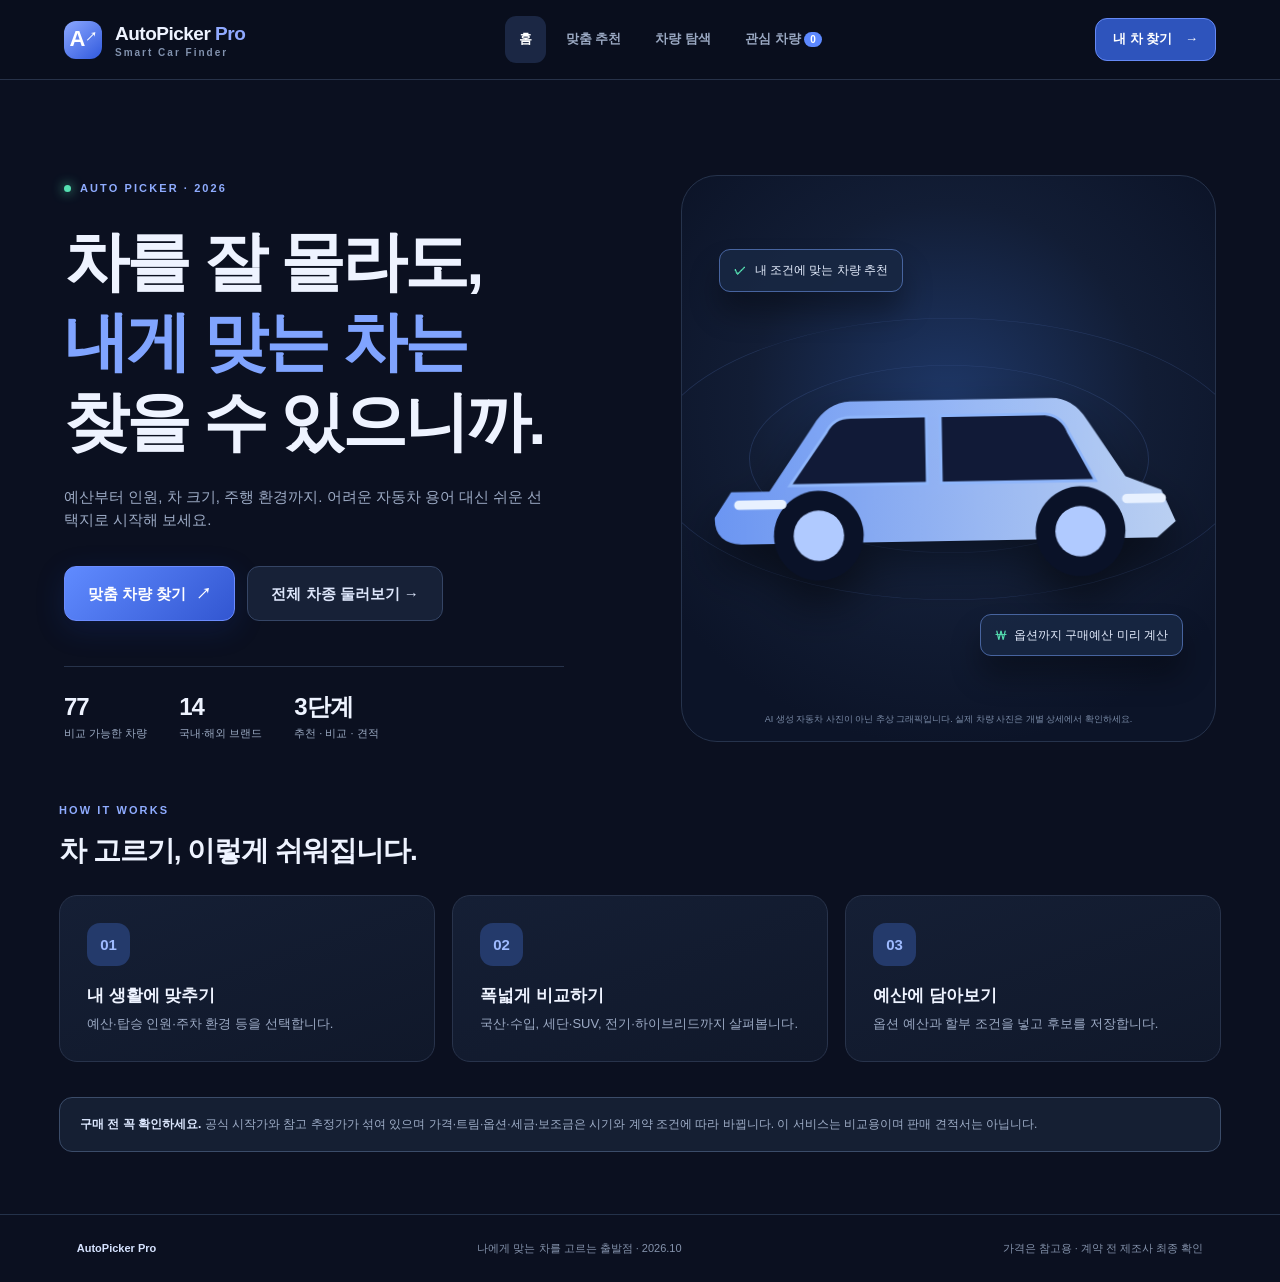
==== index.html @ 7f6500d8 "Add files via upload" ====
<!doctype html>
<html lang="ko">
<head>
<meta charset="utf-8"><meta name="viewport" content="width=device-width,initial-scale=1,viewport-fit=cover">
<meta name="theme-color" content="#0b1020"><meta name="description" content="국산차와 수입차를 한눈에. 선택형 추천·차종 검색·옵션 예산·구매비용 비교를 한 곳에서.">
<title>AutoPicker Pro | 내 차 찾기</title>
<link rel="stylesheet" href="styles.css">
</head>
<body>
<div class="shell">
<header class="topbar">
 <a href="#" class="brand" id="brandLink" aria-label="AutoPicker Pro 홈"><span class="brandicon">A<span>↗</span></span><span>AutoPicker <b>Pro</b><small>Smart Car Finder</small></span></a>
 <nav class="topnav" aria-label="메뉴">
  <button class="navbtn active" data-view="home">홈</button><button class="navbtn" data-view="wizard">맞춤 추천</button><button class="navbtn" data-view="browse">차량 탐색</button><button class="navbtn" data-view="shortlist">관심 차량 <span class="count" id="favCounter">0</span></button>
 </nav>
 <button class="topcta" data-view="wizard">내 차 찾기 <span>→</span></button>
</header>
<main>
<section id="homeView" class="view" aria-label="서비스 소개">
 <div class="hero">
  <div class="hero-copy"><span class="eyebrow"><span class="dot"></span> AUTO PICKER · 2026</span><h1>차를 잘 몰라도,<br><em>내게 맞는 차는</em><br>찾을 수 있으니까.</h1><p>예산부터 인원, 차 크기, 주행 환경까지. 어려운 자동차 용어 대신 쉬운 선택지로 시작해 보세요.</p>
   <div class="hero-actions"><button class="primary big" data-view="wizard">맞춤 차량 찾기 <span>↗</span></button><button class="secondary big" data-view="browse">전체 차종 둘러보기 →</button></div>
   <div class="hero-stats"><div><strong id="totalCars">—</strong><span>비교 가능한 차량</span></div><div><strong id="totalBrands">—</strong><span>국내·해외 브랜드</span></div><div><strong>3단계</strong><span>추천 · 비교 · 견적</span></div></div>
  </div>
  <div class="hero-side"><div class="orbit o1"></div><div class="orbit o2"></div><div class="hero-car-shape" aria-hidden="true"><svg viewBox="0 0 570 280" width="100%"><defs><linearGradient id="shade" x1="0" x2="1"><stop stop-color="#719eff"/><stop offset="1" stop-color="#c5dcff"/></linearGradient></defs><path d="M52 175h41l48-70q15-24 40-25h215q23 0 38 24l40 61 38 15 15 34-20 17H62q-29-2-28-29z" fill="url(#shade)" opacity=".94"/><path d="M155 112q8-15 26-15h81v72H115zM277 97h112q18 2 25 20l28 52H277z" fill="#111a37" stroke="#8fb6fb" stroke-width="3"/><ellipse cx="145" cy="223" rx="48" ry="48" fill="#0a1228"/><ellipse cx="425" cy="223" rx="48" ry="48" fill="#0a1228"/><ellipse cx="145" cy="223" rx="27" ry="27" fill="#b0caff"/><ellipse cx="425" cy="223" rx="27" ry="27" fill="#b0caff"/><path d="M60 189h46M475 189h37" stroke="#e8f1ff" stroke-width="10" stroke-linecap="round"/></svg></div>
   <div class="float-note note-top"><span>✓</span> 내 조건에 맞는 차량 추천</div><div class="float-note note-bottom"><span>₩</span> 옵션까지 구매예산 미리 계산</div>
   <p class="hero-visual-caption">AI 생성 자동차 사진이 아닌 추상 그래픽입니다. 실제 차량 사진은 개별 상세에서 확인하세요.</p></div>
 </div>
 <div class="quickheading"><div><span class="eyebrow">HOW IT WORKS</span><h2>차 고르기, 이렇게 쉬워집니다.</h2></div></div>
 <div class="stepsgrid"><article><div class="stepicon">01</div><h3>내 생활에 맞추기</h3><p>예산·탑승 인원·주차 환경 등을 선택합니다.</p></article><article><div class="stepicon">02</div><h3>폭넓게 비교하기</h3><p>국산·수입, 세단·SUV, 전기·하이브리드까지 살펴봅니다.</p></article><article><div class="stepicon">03</div><h3>예산에 담아보기</h3><p>옵션 예산과 할부 조건을 넣고 후보를 저장합니다.</p></article></div>
 <div class="notice"><strong>구매 전 꼭 확인하세요.</strong> 공식 시작가와 참고 추정가가 섞여 있으며 가격·트림·옵션·세금·보조금은 시기와 계약 조건에 따라 바뀝니다. 이 서비스는 비교용이며 판매 견적서는 아닙니다.</div>
</section>
<section id="wizardView" class="view hidden" aria-label="맞춤 차량 추천 설문"><div class="sectionwrap narrow"><div class="sectionhead"><span class="eyebrow">PERSONALIZED CAR FINDER</span><h1>나에게 맞는 차 찾기</h1><p>한 번에 하나씩 선택하세요. 모르는 항목은 '상관없음'을 고르면 됩니다.</p></div><div class="wizard-progress"><div class="progress-head"><span id="stepLabel">STEP 01</span><span id="progressLabel">1 / 9</span></div><div class="progress-track"><div id="progressFill"></div></div></div><div id="wizardCard" class="wizard-card"></div><div class="wizard-footer"><button id="prevStep" class="secondary">← 이전</button><button id="nextStep" class="primary">다음 →</button></div></div></section>
<section id="browseView" class="view hidden"><div class="sectionwrap"><div class="sectionhead"><span class="eyebrow" id="browseEyebrow">EXPLORE THE MARKET</span><h1 id="browseTitle">전체 차량 탐색</h1><p id="browseDesc">브랜드·예산·차종을 직접 선택해 차량을 비교하세요.</p></div>
<div id="criteriaSummary" class="criteria-summary hidden"></div><div class="toolbar"><label class="searchwrap"><span>⌕</span><input id="search" type="search" placeholder="예: 쏘렌토, BMW, 전기 SUV" aria-label="차량 검색"></label><label>브랜드<select id="brandFilter"><option value="any">전체 브랜드</option></select></label><label>구분<select id="originFilter"><option value="any">국산 + 수입</option><option value="국산">국산</option><option value="수입">수입</option></select></label><label>차체<select id="bodyFilter"><option value="any">전체 차체</option><option>경차</option><option>세단</option><option>SUV</option><option>MPV</option></select></label><label>동력<select id="powerFilter"><option value="any">전체 동력</option><option value="GAS">가솔린</option><option value="HEV">하이브리드</option><option value="EV">전기차</option></select></label><label>차 크기<select id="sizeFilter"><option value="0">전체 크기</option><option value="1">경형</option><option value="2">소형급</option><option value="3">중형급</option><option value="4">대형급</option></select></label><label>기본가 상한<select id="priceFilter"><option value="0">가격 제한 없음</option><option value="2000">2,000만 원</option><option value="3000">3,000만 원</option><option value="4000">4,000만 원</option><option value="5000">5,000만 원</option><option value="7000">7,000만 원</option><option value="10000">1억 원</option><option value="15000">1억 5천만 원</option></select></label></div>
<div class="result-toolbar"><span id="resultCount">차량 불러오는 중</span><label>정렬 <select id="sortSelect"><option value="recommended">추천 순</option><option value="priceAsc">낮은 가격 순</option><option value="priceDesc">높은 가격 순</option><option value="name">이름 순</option></select></label></div><div class="vehicle-grid" id="carGrid"></div><div class="center"><button id="moreBtn" class="secondary hidden">더 보기 ↓</button></div><div class="notice slim">가격은 기본 트림·대표 사양 기준입니다. 연식·친환경차 세제혜택·수입 시점에 따라 상이합니다. <b>‘참고 추정’ 표시는 공식 최신 가격이 검증되지 않은 차종</b>입니다.</div></div></section>
<section id="shortlistView" class="view hidden"><div class="sectionwrap"><div class="sectionhead"><span class="eyebrow">YOUR SHORTLIST</span><h1>내 최종 후보</h1><p>마음에 드는 차량과 계산한 예산을 저장하고 최대 4대를 나란히 비교하세요.</p></div><div class="compare-actions"><button id="compareBtn" class="primary">선택한 차량 비교하기</button><button id="exportBtn" class="secondary">저장 목록 내보내기 ↗</button><button id="clearBtn" class="ghost">목록 비우기</button></div><div class="vehicle-grid" id="shortlistGrid"></div><div id="compareOutput"></div></div></section>
</main>
<footer><span class="footerlogo">AutoPicker Pro</span> <span>나에게 맞는 차를 고르는 출발점 · 2026.10</span><span>가격은 참고용 · 계약 전 제조사 최종 확인</span></footer>
</div>
<div id="modal" class="modal hidden" role="dialog" aria-modal="true" aria-label="차량 상세와 구매 예산" tabindex="-1"><div class="modal-overlay" data-close="modal"></div><div class="modal-panel"><button id="modalClose" class="modal-close" aria-label="닫기">✕</button><div id="modalContent"></div></div></div>
<div id="toast" role="status" aria-live="polite" class="toast hidden"></div>
<script src="data.js"></script><script src="core.js"></script><script src="app.js"></script>
</body></html>
---- styles.css ----
:root{color-scheme:dark;--bg:#0b1020;--panel:#11192b;--panel2:#161f35;--line:#28334b;--text:#eef3ff;--muted:#9caac4;--blue:#5d89ff;--blue2:#2c57d4;--mint:#55dfb1;--radius:18px}*{box-sizing:border-box}html{scroll-behavior:smooth}body{margin:0;background:var(--bg);color:var(--text);font-family:Pretendard,"Noto Sans KR",-apple-system,BlinkMacSystemFont,"Segoe UI",sans-serif;font-size:15px;line-height:1.55}button,input,select{font:inherit}button{cursor:pointer}a{color:inherit;text-decoration:none}button:focus-visible,a:focus-visible,input:focus-visible,select:focus-visible{outline:3px solid #9fbaff;outline-offset:3px}.hidden{display:none!important}.shell{min-height:100vh;display:flex;flex-direction:column}.topbar{z-index:30;position:sticky;top:0;display:flex;justify-content:space-between;align-items:center;padding:0 clamp(18px,5vw,76px);height:80px;background:rgba(9,15,29,.9);backdrop-filter:blur(15px);border-bottom:1px solid #273249;gap:20px}.brand{display:flex;gap:13px;align-items:center;font-weight:800;font-size:19px;letter-spacing:-.5px;flex-shrink:0}.brand b{color:#90a9ff}.brand small{display:block;color:#8292ae;font-size:10px;letter-spacing:2px;font-weight:700;margin-top:-3px}.brandicon{background:linear-gradient(140deg,#8ca8ff,#3059dd);width:38px;height:38px;border-radius:12px;display:flex;align-items:center;justify-content:center;font-size:22px;color:white}.brandicon span{font-size:12px;align-self:flex-start;margin-top:7px}.topnav{display:flex;align-items:center;gap:6px}.navbtn{border:0;background:transparent;color:#9ba9c3;font-size:13px;font-weight:650;padding:13px 14px;border-radius:11px;white-space:nowrap}.navbtn:hover,.navbtn.active{background:#1b2744;color:#fff}.count{background:var(--blue);padding:2px 6px;border-radius:12px;font-size:10px;color:white}.topcta{border:1px solid #6589f5;background:#2e54bc;color:#fff;padding:10px 17px;border-radius:12px;font-weight:700;white-space:nowrap;font-size:13px}.topcta span{margin-left:9px}.view{width:100%}main{width:100%;flex:1}.hero{min-height:565px;display:grid;grid-template-columns:1.05fr .95fr;gap:26px;max-width:1360px;margin:0 auto;padding:95px clamp(20px,5vw,76px) 55px}.hero-copy{position:relative;z-index:1}.eyebrow{display:inline-flex;align-items:center;gap:9px;letter-spacing:2.1px;color:#8facff;font-size:11px;font-weight:800}.dot{width:7px;height:7px;background:var(--mint);border-radius:50%;box-shadow:0 0 12px #55dfb1}.hero h1{font-size:clamp(38px,5.1vw,68px);letter-spacing:-3px;line-height:1.22;margin:24px 0}.hero h1 em{font-style:normal;color:#80a4ff}.hero-copy>p{color:var(--muted);font-size:15px;max-width:490px}.hero-actions{display:flex;gap:12px;flex-wrap:wrap;margin:34px 0}.primary,.secondary,.ghost{border-radius:12px;padding:11px 18px;font-size:13px;font-weight:750;min-height:42px;display:inline-flex;align-items:center;justify-content:center;gap:10px}.primary{background:linear-gradient(135deg,#608bff,#3256d1);color:#fff;border:1px solid #6b8cff;box-shadow:0 8px 30px #1c45b62f}.primary:hover{filter:brightness(1.1)}.secondary{border:1px solid #354565;color:#dce5fa;background:#172137}.secondary:hover{background:#253351}.ghost{border:1px solid transparent;color:#a5b2ca;background:transparent}.ghost:hover{background:#1a233a}.big{font-size:15px;min-height:54px;padding:15px 23px}.hero-stats{display:flex;gap:32px;margin-top:45px;border-top:1px solid #27334b;padding-top:21px;max-width:500px}.hero-stats div{display:flex;flex-direction:column}.hero-stats strong{font-size:24px;letter-spacing:-1px}.hero-stats span{font-size:11px;color:#9baaC2}.hero-side{position:relative;display:flex;align-items:center;justify-content:center;min-height:400px;border:1px solid #26334c;border-radius:36px;background:radial-gradient(circle at 50% 40%,#1e3767 0,#121d35 46%,#0c1428 80%);overflow:hidden}.hero-car-shape{position:relative;z-index:1;width:105%;filter:drop-shadow(0px 24px 22px rgba(0,0,0,.5));transform:rotate(-1deg)}.orbit{position:absolute;border:1px solid #46619c53;border-radius:50%;width:400px;height:400px;transform:scaleY(.47) rotate(-18deg)}.o2{width:600px;height:600px}.float-note{position:absolute;z-index:2;background:#182742e8;border:1px solid #47649f;border-radius:11px;padding:11px 14px;font-size:12px;color:#e7efff;box-shadow:0 20px 30px #0005}.float-note span{color:var(--mint);margin-right:5px;font-weight:800}.note-top{top:13%;left:7%}.note-bottom{bottom:15%;right:6%}.hero-visual-caption{position:absolute;bottom:5px;left:14px;right:14px;color:#7a8ba7;font-size:9px;text-align:center}.quickheading,.stepsgrid{max-width:1210px;margin:0 auto;padding:0 24px}.quickheading h2{font-size:28px;margin:9px 0 22px;letter-spacing:-1px}.stepsgrid{display:grid;grid-template-columns:repeat(3,1fr);gap:17px}.stepsgrid article{padding:27px;border:1px solid var(--line);border-radius:18px;background:linear-gradient(160deg,#151f35,#10182a)}.stepicon{width:43px;height:43px;border-radius:13px;background:#243a6b;color:#9ebaff;display:flex;align-items:center;justify-content:center;font-weight:900}.stepsgrid h3{margin:17px 0 5px;font-size:17px}.stepsgrid p{color:var(--muted);font-size:13px;margin:0}.notice{border:1px solid #3b4c69;background:#151f33;color:#9faec8;font-size:12px;padding:17px 20px;border-radius:13px;max-width:1162px;margin:35px auto 62px}.notice strong{color:#dce7fe}.notice.slim{margin-top:28px;margin-bottom:35px}.sectionwrap{max-width:1280px;margin:0 auto;padding:48px 22px 60px}.sectionwrap.narrow{max-width:760px}.sectionhead{margin-bottom:25px}.sectionhead h1{font-size:clamp(25px,3vw,36px);line-height:1.3;letter-spacing:-1.5px;margin:10px 0}.sectionhead p{color:var(--muted);font-size:13px;margin:0}.wizard-progress{margin:26px 0 20px}.progress-head{display:flex;justify-content:space-between;font-size:11px;color:#9fbbff;font-weight:800;letter-spacing:1.2px}.progress-track{height:7px;margin-top:9px;border-radius:15px;background:#1c2945;overflow:hidden}.progress-track>div{height:100%;width:11%;background:linear-gradient(90deg,#5584ff,#5ae2c1);transition:width .2s}.wizard-card{background:linear-gradient(145deg,#17223b,#10192d);border:1px solid #31405d;padding:clamp(23px,4vw,42px);border-radius:22px;min-height:340px;box-shadow:0 20px 60px #0003}.wizard-card h2{font-size:clamp(21px,3vw,30px);line-height:1.35;letter-spacing:-1px;margin:12px 0 8px}.wizard-card>p{color:var(--muted);font-size:13px;margin:0 0 30px}.optionsGrid{display:grid;grid-template-columns:repeat(2,1fr);gap:10px}.choice{border:1px solid #354768;border-radius:13px;background:#101a2e;min-height:68px;text-align:left;padding:16px 17px;display:flex;flex-direction:column;align-items:flex-start;justify-content:center;color:#e6eeff}.choice b{font-size:14px}.choice span{font-size:11px;color:#9aaaC3;margin-top:4px}.choice.selected{border:1px solid #7c9dff;background:#263e71;box-shadow:inset 0 0 0 1px #5c86f7}.choice.selected b:before{content:'✓ ';color:#83ffc9}.wizard-footer{display:flex;justify-content:space-between;margin-top:17px}.wizard-footer button{min-width:110px}.rangeLabel{display:flex;justify-content:space-between;margin-bottom:10px;color:#c0d1f5;font-size:14px}.rangeVal{font-size:27px;color:#87aaff;font-weight:850}.rangeBox{border:1px solid #30415e;border-radius:15px;padding:23px;background:#111c31}.rangeBox input[type=range]{width:100%;accent-color:#7198ff}.rangeBounds{display:flex;justify-content:space-between;color:var(--muted);font-size:11px;margin-top:10px}.stepHint{color:#8da5c9;margin-top:16px;font-size:12px}.toolbar{display:grid;grid-template-columns:2fr repeat(3,1fr);gap:10px;padding:18px;background:var(--panel);border:1px solid var(--line);border-radius:17px}.toolbar>label{font-size:10px;color:#9facbf;display:flex;flex-direction:column;gap:7px;min-width:0}.toolbar select,.toolbar input,.result-toolbar select,.formrow select,.formrow input{background:#0e1628;border:1px solid #33415d;color:#e9f0ff;border-radius:9px;min-height:40px;padding:9px 12px;max-width:100%;width:100%;font-size:13px;outline:none}.toolbar .searchwrap{grid-column:span 2;position:relative;justify-content:flex-end}.searchwrap span{position:absolute;left:14px;bottom:10px;font-size:22px;color:#879cc8}.searchwrap input{padding-left:42px}.result-toolbar{display:flex;justify-content:space-between;align-items:center;gap:14px;margin:23px 0 16px}.result-toolbar>span{color:#b7c9e8;font-size:13px}.result-toolbar label{display:flex;gap:8px;align-items:center;color:var(--muted);font-size:11px}.result-toolbar select{width:auto;min-width:135px}.vehicle-grid{display:grid;grid-template-columns:repeat(3,minmax(0,1fr));gap:16px}.car-card{background:#131d31;border:1px solid #2b3a55;overflow:hidden;border-radius:17px;display:flex;flex-direction:column;min-width:0;transition:transform .17s,border-color .17s}.car-card:hover{transform:translateY(-3px);border-color:#5477bc}.car-img{height:186px;position:relative;background:radial-gradient(circle at 55% 30%,#28426f,#111a30 67%);overflow:hidden;display:flex;align-items:center;justify-content:center}.car-img img{width:100%;height:100%;object-fit:cover;display:block}.car-img .fallback{display:none;position:absolute;inset:0;flex-direction:column;align-items:center;justify-content:center;gap:8px;background:radial-gradient(circle,#223759,#111a2c);color:#aabadd;text-align:center;padding:20px;font-size:12px}.car-img.no-image .fallback{display:flex}.car-img .fallback strong{font-size:20px;color:#a9c1ff}.car-img .img-label{position:absolute;top:12px;left:12px;font-size:10px;border:1px solid #ffffff2a;color:#fff;background:#111e31cc;border-radius:6px;padding:5px 8px;z-index:2}.img-credit{position:absolute;right:10px;bottom:8px;color:#d4e1ff;text-shadow:0 1px 4px black;font-size:10px;background:#10182baa;padding:3px 6px;border-radius:5px;z-index:2}.car-body{padding:18px;flex:1;display:flex;flex-direction:column;gap:11px}.car-topline{display:flex;justify-content:space-between;align-items:center;gap:9px;color:#9db5dc;font-size:11px;font-weight:650}.match{border-radius:8px;padding:4px 7px;background:#1f3a5a;color:#75e0bd;white-space:nowrap}.car-name{margin:0;font-size:20px;letter-spacing:-.5px;line-height:1.3}.car-brand{color:#9fabca;font-size:11px}.car-specs{display:flex;gap:7px;flex-wrap:wrap}.pill{border-radius:6px;padding:4px 7px;background:#202e48;color:#bfd0ed;font-size:10px}.car-price{display:flex;justify-content:space-between;align-items:end;margin-top:auto;gap:8px}.car-price strong{font-size:23px;letter-spacing:-1px}.car-price small{display:block;color:#98abc8;font-size:10px}.car-price .source-badge{font-size:10px;color:#8ddbbd}.car-price .source-badge.estimate{color:#e9c18a}.card-actions{display:grid;grid-template-columns:1fr auto;gap:8px;margin-top:4px}.card-actions button{min-height:40px}.fav-btn{border:1px solid #465574;background:#1b2b45;border-radius:10px;color:#adc2e2;font-size:20px;width:43px}.fav-btn.saved{color:#ff8faa;background:#4b2b47;border-color:#a74d75}.empty{border:1px dashed #435678;background:#141e32;border-radius:16px;padding:42px 18px;text-align:center;color:#b2c0d8;grid-column:1/-1}.center{text-align:center;margin-top:24px}.compare-actions{display:flex;gap:9px;flex-wrap:wrap;margin-bottom:18px}#compareOutput{overflow-x:auto;margin-top:24px}.comparetable{min-width:690px;width:100%;border-collapse:collapse;background:#151f35;border:1px solid #31445e;border-radius:16px;overflow:hidden;font-size:12px}.comparetable th,.comparetable td{padding:15px 13px;text-align:left;border-bottom:1px solid #334057;min-width:135px}.comparetable th{color:#9fafcd}.comparetable td{color:#e8f0ff}.comparetable tr:nth-child(even){background:#17243b}.modal{position:fixed;z-index:90;inset:0;display:flex;align-items:center;justify-content:center;padding:18px}.modal-overlay{position:absolute;inset:0;background:rgba(2,6,15,.83);backdrop-filter:blur(7px)}.modal-panel{position:relative;background:#121b2e;border:1px solid #3c4f70;border-radius:22px;width:min(100%,1040px);max-height:calc(100vh - 30px);overflow:auto;box-shadow:0 22px 70px #000b}.modal-close{position:sticky;float:right;z-index:4;top:15px;margin:15px 16px 0 0;border:1px solid #3d4e6c;color:#fff;background:#1b2943;width:35px;height:35px;border-radius:50%}.detail-heading{padding:34px 28px 0}.detail-heading h2{font-size:29px;margin:7px 0 3px;line-height:1.25}.detail-heading p{color:var(--muted);margin:0;font-size:13px}.detail-grid{display:grid;grid-template-columns:1fr 1fr;gap:20px;padding:18px 28px 30px}.detailPhoto{width:100%;height:210px;border-radius:15px;overflow:hidden;background:#0e1830;margin-bottom:14px}.detailPhoto .car-img{height:100%}.detail-info{background:#172239;border:1px solid #30405c;border-radius:13px;padding:17px;margin-bottom:12px}.detail-info h3,.sim h3{font-size:16px;margin:0 0 11px}.detail-info p{color:#c5d1e6;font-size:12px}.detail-info p:last-child{margin-bottom:0}.mini-row{display:flex;justify-content:space-between;gap:9px;font-size:12px;padding:7px 0;border-bottom:1px solid #34445c}.mini-row:last-child{border:0}.mini-row span{color:var(--muted)}.mini-row strong{text-align:right}.sim{background:#0e1729;border:1px solid #33435e;border-radius:15px;padding:19px}.sim .subcopy{font-size:11px;color:#91a3c2;margin:0 0 19px}.formrow{display:grid;grid-template-columns:1fr 1fr;gap:10px;margin-bottom:11px}.formrow label,.fullrow label{display:block;font-size:11px;color:#9fb2d0;margin-bottom:5px}.formrow input,.fullrow input{width:100%;font-size:13px}.fullrow{margin-bottom:13px}.realopt{display:flex;align-items:flex-start;gap:11px;border:1px solid #33425c;padding:10px;border-radius:9px;margin:7px 0;font-size:12px;color:#d4e0f4}.realopt input{accent-color:#7296f8;margin-top:3px}.realopt:has(input:disabled){opacity:.55}.realopt span{flex:1}.realopt small{color:#9bb1d4}.realopt-title{font-size:12px;margin:15px 0 6px;color:#b1c5e7;font-weight:700}.sumbox{padding:17px;background:#203359;border:1px solid #5478ba;border-radius:14px;margin-top:15px}.sumbox .total{font-size:28px;font-weight:900;color:#8eb2ff}.sumbox p{font-size:10px;color:#b5c8e7;line-height:1.6}.sumbox .cashmonthly{display:grid;grid-template-columns:1fr 1fr;gap:12px;border-top:1px solid #455c82;padding-top:11px}.sumbox .cashmonthly strong{display:block;font-size:18px;color:#77e3c1}.sumbox .cashmonthly span{color:#b1c5e7;font-size:11px}.detail-buttons{display:flex;flex-wrap:wrap;gap:8px;margin:10px 0}.detail-buttons>a,.detail-buttons>button{flex:1}.modalPanelNotes{font-size:11px;color:#8fa4c4;padding:10px 0}.toast{position:fixed;z-index:120;right:20px;bottom:20px;padding:12px 18px;background:#2d446e;color:white;border:1px solid #6992e4;border-radius:10px;box-shadow:0 18px 50px #0008;max-width:400px;font-size:12px}footer{display:flex;align-items:center;justify-content:space-between;gap:12px;flex-wrap:wrap;border-top:1px solid #24324a;padding:25px clamp(20px,6vw,80px);font-size:11px;color:#8593ac}.footerlogo{color:#d6e3ff;font-weight:800}::-webkit-scrollbar{width:9px}::-webkit-scrollbar-thumb{background:#2c3a57;border-radius:9px}@media(max-width:1050px){.topbar{padding:0 20px}.hero{padding:70px 25px 50px}.vehicle-grid{grid-template-columns:repeat(2,minmax(0,1fr))}.topcta{display:none}.topnav{gap:0}}@media(max-width:740px){.topbar{height:66px;flex-wrap:wrap;padding:8px 14px 0;gap:3px}.brand{font-size:16px}.brandicon{width:32px;height:32px}.brand small{display:none}.topnav{width:100%;order:2;justify-content:space-around;overflow-x:auto}.navbtn{font-size:11px;padding:9px 10px}.hero{display:flex;flex-direction:column;padding:52px 20px 40px;gap:27px}.hero h1{font-size:clamp(36px,9vw,51px);letter-spacing:-2px}.hero-side{min-height:270px}.hero-car-shape{width:100%}.note-top{top:8%;left:5%}.note-bottom{bottom:14%;right:5%}.float-note{font-size:10px;padding:8px}.hero-stats{gap:18px;margin-top:22px}.hero-stats strong{font-size:20px}.stepsgrid{grid-template-columns:1fr}.quickheading h2{font-size:24px}.notice{margin:25px 20px 35px}.sectionwrap{padding:34px 15px 45px}.sectionwrap.narrow{padding-top:33px}.wizard-card{padding:22px}.toolbar{grid-template-columns:repeat(2,minmax(0,1fr));padding:12px}.toolbar .searchwrap{grid-column:span 2}.vehicle-grid{grid-template-columns:1fr}.car-img{height:212px}.detail-grid{grid-template-columns:1fr;padding:14px 16px 24px}.detail-heading{padding:26px 16px 0}.detail-heading h2{font-size:24px}.detailPhoto{height:220px}.formrow{gap:7px}.modal{padding:8px}.modal-panel{max-height:calc(100vh - 16px)}.quickheading{padding-top:10px}.quickheading,.stepsgrid{padding-left:20px;padding-right:20px}}@media(max-width:370px){.optionsGrid{grid-template-columns:1fr}.hero-actions{flex-direction:column}.hero-actions button{width:100%}.hero-stats{gap:10px}}
@media print{.topbar,.hero,.stepsgrid,.quickheading,.notice,footer,.modal-close,.detail-buttons,.toolbar{display:none!important}body{background:white;color:black}.modal{position:static;padding:0}.modal-overlay{display:none}.modal-panel{color:black;background:white;box-shadow:none;border:0;max-height:none;overflow:visible}.detail-grid{display:block}.sim,.detail-info{background:white;color:black}#modal.hidden{display:none!important}}

.criteria-summary{display:flex;flex-wrap:wrap;align-items:center;gap:8px;padding:14px;margin:15px 0;background:#14223b;border:1px solid #334d76;border-radius:13px}.criteria-summary>span{font-size:11px;background:#263955;color:#d7e5ff;border-radius:9px;padding:7px 9px}.criteria-summary>button{margin-left:auto}.criteria-summary .note{width:100%;color:#94aacd;font-size:11px;background:transparent;padding:0}

.wants-grid{display:grid;grid-template-columns:1fr 1fr;gap:4px 8px}.wants-grid .realopt{margin:2px 0;min-height:40px}@media(max-width:740px){.hero-visual-caption{display:none}.wants-grid{grid-template-columns:1fr}}
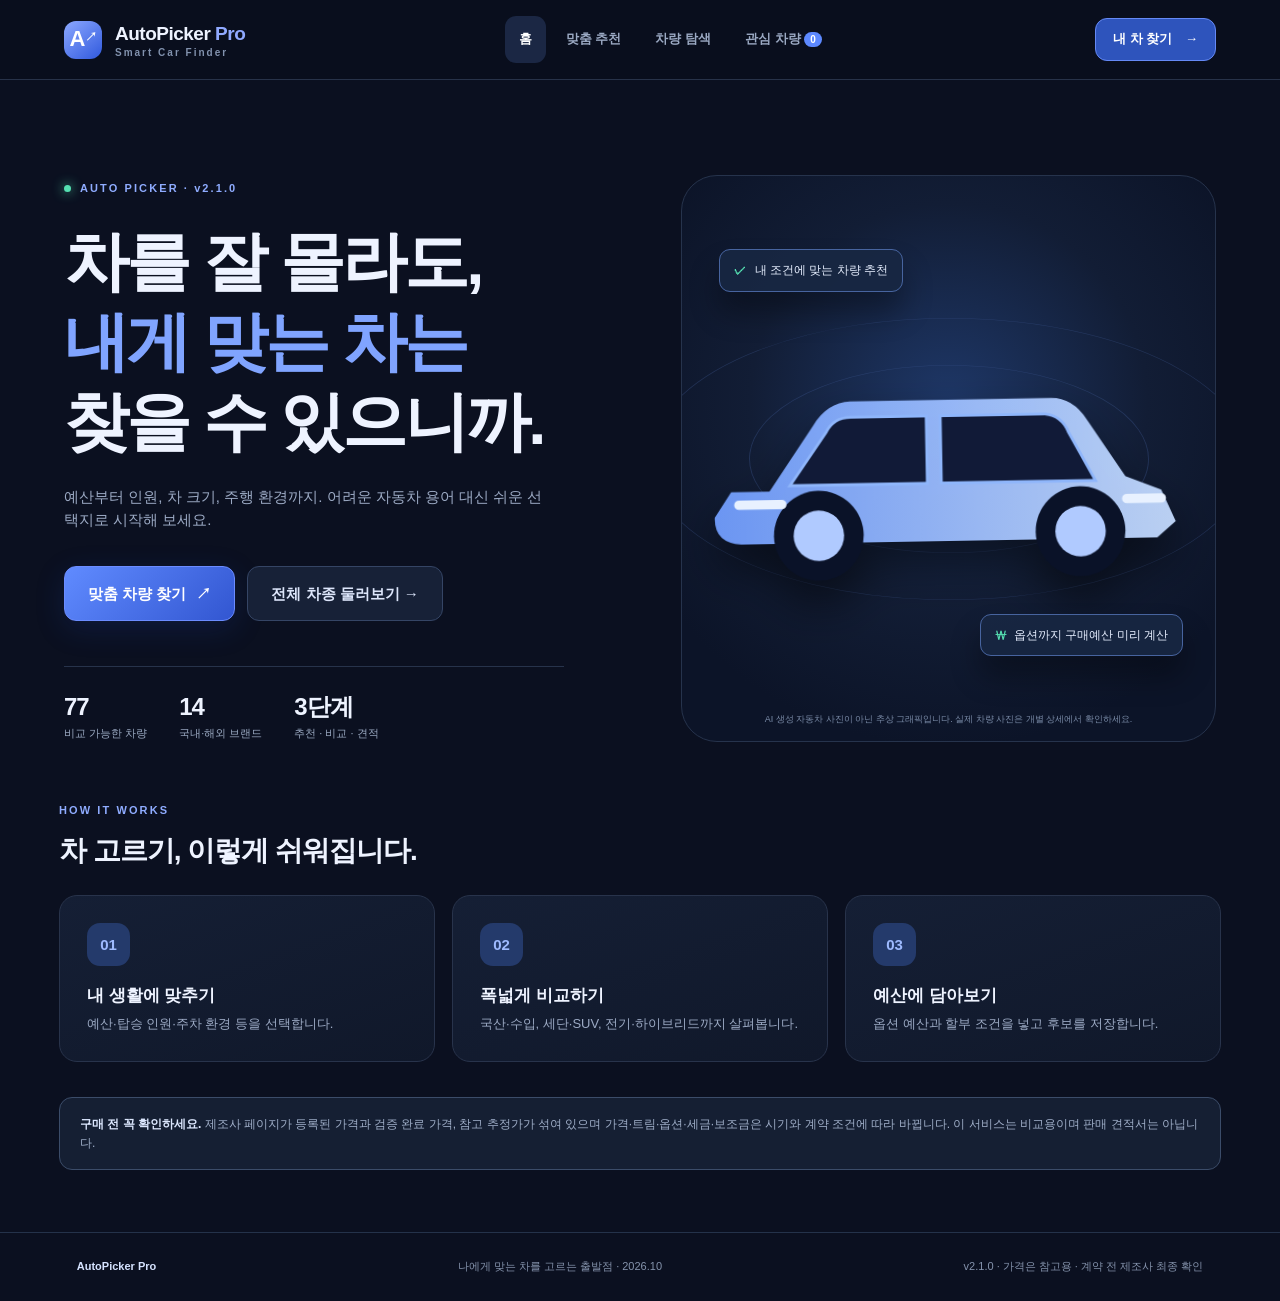
==== commit 753c9d76: "feat: v2.1.0 audited trim configurator and price provenance" ====
--- a/index.html
+++ b/index.html
@@ -18,7 +18,7 @@
 <main>
 <section id="homeView" class="view" aria-label="서비스 소개">
  <div class="hero">
-  <div class="hero-copy"><span class="eyebrow"><span class="dot"></span> AUTO PICKER · 2026</span><h1>차를 잘 몰라도,<br><em>내게 맞는 차는</em><br>찾을 수 있으니까.</h1><p>예산부터 인원, 차 크기, 주행 환경까지. 어려운 자동차 용어 대신 쉬운 선택지로 시작해 보세요.</p>
+  <div class="hero-copy"><span class="eyebrow"><span class="dot"></span> AUTO PICKER · v2.1.0</span><h1>차를 잘 몰라도,<br><em>내게 맞는 차는</em><br>찾을 수 있으니까.</h1><p>예산부터 인원, 차 크기, 주행 환경까지. 어려운 자동차 용어 대신 쉬운 선택지로 시작해 보세요.</p>
    <div class="hero-actions"><button class="primary big" data-view="wizard">맞춤 차량 찾기 <span>↗</span></button><button class="secondary big" data-view="browse">전체 차종 둘러보기 →</button></div>
    <div class="hero-stats"><div><strong id="totalCars">—</strong><span>비교 가능한 차량</span></div><div><strong id="totalBrands">—</strong><span>국내·해외 브랜드</span></div><div><strong>3단계</strong><span>추천 · 비교 · 견적</span></div></div>
   </div>
@@ -28,17 +28,17 @@
  </div>
  <div class="quickheading"><div><span class="eyebrow">HOW IT WORKS</span><h2>차 고르기, 이렇게 쉬워집니다.</h2></div></div>
  <div class="stepsgrid"><article><div class="stepicon">01</div><h3>내 생활에 맞추기</h3><p>예산·탑승 인원·주차 환경 등을 선택합니다.</p></article><article><div class="stepicon">02</div><h3>폭넓게 비교하기</h3><p>국산·수입, 세단·SUV, 전기·하이브리드까지 살펴봅니다.</p></article><article><div class="stepicon">03</div><h3>예산에 담아보기</h3><p>옵션 예산과 할부 조건을 넣고 후보를 저장합니다.</p></article></div>
- <div class="notice"><strong>구매 전 꼭 확인하세요.</strong> 공식 시작가와 참고 추정가가 섞여 있으며 가격·트림·옵션·세금·보조금은 시기와 계약 조건에 따라 바뀝니다. 이 서비스는 비교용이며 판매 견적서는 아닙니다.</div>
+ <div class="notice"><strong>구매 전 꼭 확인하세요.</strong> 제조사 페이지가 등록된 가격과 검증 완료 가격, 참고 추정가가 섞여 있으며 가격·트림·옵션·세금·보조금은 시기와 계약 조건에 따라 바뀝니다. 이 서비스는 비교용이며 판매 견적서는 아닙니다.</div>
 </section>
 <section id="wizardView" class="view hidden" aria-label="맞춤 차량 추천 설문"><div class="sectionwrap narrow"><div class="sectionhead"><span class="eyebrow">PERSONALIZED CAR FINDER</span><h1>나에게 맞는 차 찾기</h1><p>한 번에 하나씩 선택하세요. 모르는 항목은 '상관없음'을 고르면 됩니다.</p></div><div class="wizard-progress"><div class="progress-head"><span id="stepLabel">STEP 01</span><span id="progressLabel">1 / 9</span></div><div class="progress-track"><div id="progressFill"></div></div></div><div id="wizardCard" class="wizard-card"></div><div class="wizard-footer"><button id="prevStep" class="secondary">← 이전</button><button id="nextStep" class="primary">다음 →</button></div></div></section>
 <section id="browseView" class="view hidden"><div class="sectionwrap"><div class="sectionhead"><span class="eyebrow" id="browseEyebrow">EXPLORE THE MARKET</span><h1 id="browseTitle">전체 차량 탐색</h1><p id="browseDesc">브랜드·예산·차종을 직접 선택해 차량을 비교하세요.</p></div>
 <div id="criteriaSummary" class="criteria-summary hidden"></div><div class="toolbar"><label class="searchwrap"><span>⌕</span><input id="search" type="search" placeholder="예: 쏘렌토, BMW, 전기 SUV" aria-label="차량 검색"></label><label>브랜드<select id="brandFilter"><option value="any">전체 브랜드</option></select></label><label>구분<select id="originFilter"><option value="any">국산 + 수입</option><option value="국산">국산</option><option value="수입">수입</option></select></label><label>차체<select id="bodyFilter"><option value="any">전체 차체</option><option>경차</option><option>세단</option><option>SUV</option><option>MPV</option></select></label><label>동력<select id="powerFilter"><option value="any">전체 동력</option><option value="GAS">가솔린</option><option value="HEV">하이브리드</option><option value="EV">전기차</option></select></label><label>차 크기<select id="sizeFilter"><option value="0">전체 크기</option><option value="1">경형</option><option value="2">소형급</option><option value="3">중형급</option><option value="4">대형급</option></select></label><label>기본가 상한<select id="priceFilter"><option value="0">가격 제한 없음</option><option value="2000">2,000만 원</option><option value="3000">3,000만 원</option><option value="4000">4,000만 원</option><option value="5000">5,000만 원</option><option value="7000">7,000만 원</option><option value="10000">1억 원</option><option value="15000">1억 5천만 원</option></select></label></div>
-<div class="result-toolbar"><span id="resultCount">차량 불러오는 중</span><label>정렬 <select id="sortSelect"><option value="recommended">추천 순</option><option value="priceAsc">낮은 가격 순</option><option value="priceDesc">높은 가격 순</option><option value="name">이름 순</option></select></label></div><div class="vehicle-grid" id="carGrid"></div><div class="center"><button id="moreBtn" class="secondary hidden">더 보기 ↓</button></div><div class="notice slim">가격은 기본 트림·대표 사양 기준입니다. 연식·친환경차 세제혜택·수입 시점에 따라 상이합니다. <b>‘참고 추정’ 표시는 공식 최신 가격이 검증되지 않은 차종</b>입니다.</div></div></section>
+<div class="result-toolbar"><span id="resultCount">차량 불러오는 중</span><label>정렬 <select id="sortSelect"><option value="recommended">추천 순</option><option value="priceAsc">낮은 가격 순</option><option value="priceDesc">높은 가격 순</option><option value="name">이름 순</option></select></label></div><div class="vehicle-grid" id="carGrid"></div><div class="center"><button id="moreBtn" class="secondary hidden">더 보기 ↓</button></div><div class="notice slim">가격은 기본 트림·대표 사양 기준입니다. 연식·친환경차 세제혜택·수입 시점에 따라 상이합니다. <b>‘참고 추정’ 또는 ‘공식 출처 등록’ 표시는 이번 패치에서 최신 가격표를 다시 검증하지 않은 차종</b>입니다.</div></div></section>
 <section id="shortlistView" class="view hidden"><div class="sectionwrap"><div class="sectionhead"><span class="eyebrow">YOUR SHORTLIST</span><h1>내 최종 후보</h1><p>마음에 드는 차량과 계산한 예산을 저장하고 최대 4대를 나란히 비교하세요.</p></div><div class="compare-actions"><button id="compareBtn" class="primary">선택한 차량 비교하기</button><button id="exportBtn" class="secondary">저장 목록 내보내기 ↗</button><button id="clearBtn" class="ghost">목록 비우기</button></div><div class="vehicle-grid" id="shortlistGrid"></div><div id="compareOutput"></div></div></section>
 </main>
-<footer><span class="footerlogo">AutoPicker Pro</span> <span>나에게 맞는 차를 고르는 출발점 · 2026.10</span><span>가격은 참고용 · 계약 전 제조사 최종 확인</span></footer>
+<footer><span class="footerlogo">AutoPicker Pro</span> <span>나에게 맞는 차를 고르는 출발점 · 2026.10</span><span>v2.1.0 · 가격은 참고용 · 계약 전 제조사 최종 확인</span></footer>
 </div>
 <div id="modal" class="modal hidden" role="dialog" aria-modal="true" aria-label="차량 상세와 구매 예산" tabindex="-1"><div class="modal-overlay" data-close="modal"></div><div class="modal-panel"><button id="modalClose" class="modal-close" aria-label="닫기">✕</button><div id="modalContent"></div></div></div>
 <div id="toast" role="status" aria-live="polite" class="toast hidden"></div>
-<script src="data.js"></script><script src="core.js"></script><script src="app.js"></script>
+<script src="data.js"></script><script src="core.js"></script><script src="catalog-verified.js"></script><script src="app.js"></script>
 </body></html>
--- a/styles.css
+++ b/styles.css
@@ -4,3 +4,6 @@
 .criteria-summary{display:flex;flex-wrap:wrap;align-items:center;gap:8px;padding:14px;margin:15px 0;background:#14223b;border:1px solid #334d76;border-radius:13px}.criteria-summary>span{font-size:11px;background:#263955;color:#d7e5ff;border-radius:9px;padding:7px 9px}.criteria-summary>button{margin-left:auto}.criteria-summary .note{width:100%;color:#94aacd;font-size:11px;background:transparent;padding:0}
 
 .wants-grid{display:grid;grid-template-columns:1fr 1fr;gap:4px 8px}.wants-grid .realopt{margin:2px 0;min-height:40px}@media(max-width:740px){.hero-visual-caption{display:none}.wants-grid{grid-template-columns:1fr}}
+
+/* v2.1 audited catalog styles */
+.auditbox{padding:14px 16px;margin:18px 0;border:1px solid #427f8b;border-radius:14px;background:#0c2731;color:#c9eff0;font-size:13px}.auditbox p{margin:7px 0;color:#b3cdda}.auditbox a{color:#92daf2;text-decoration:underline}.sim input[readonly]{opacity:.8;background:#15273a;cursor:not-allowed}
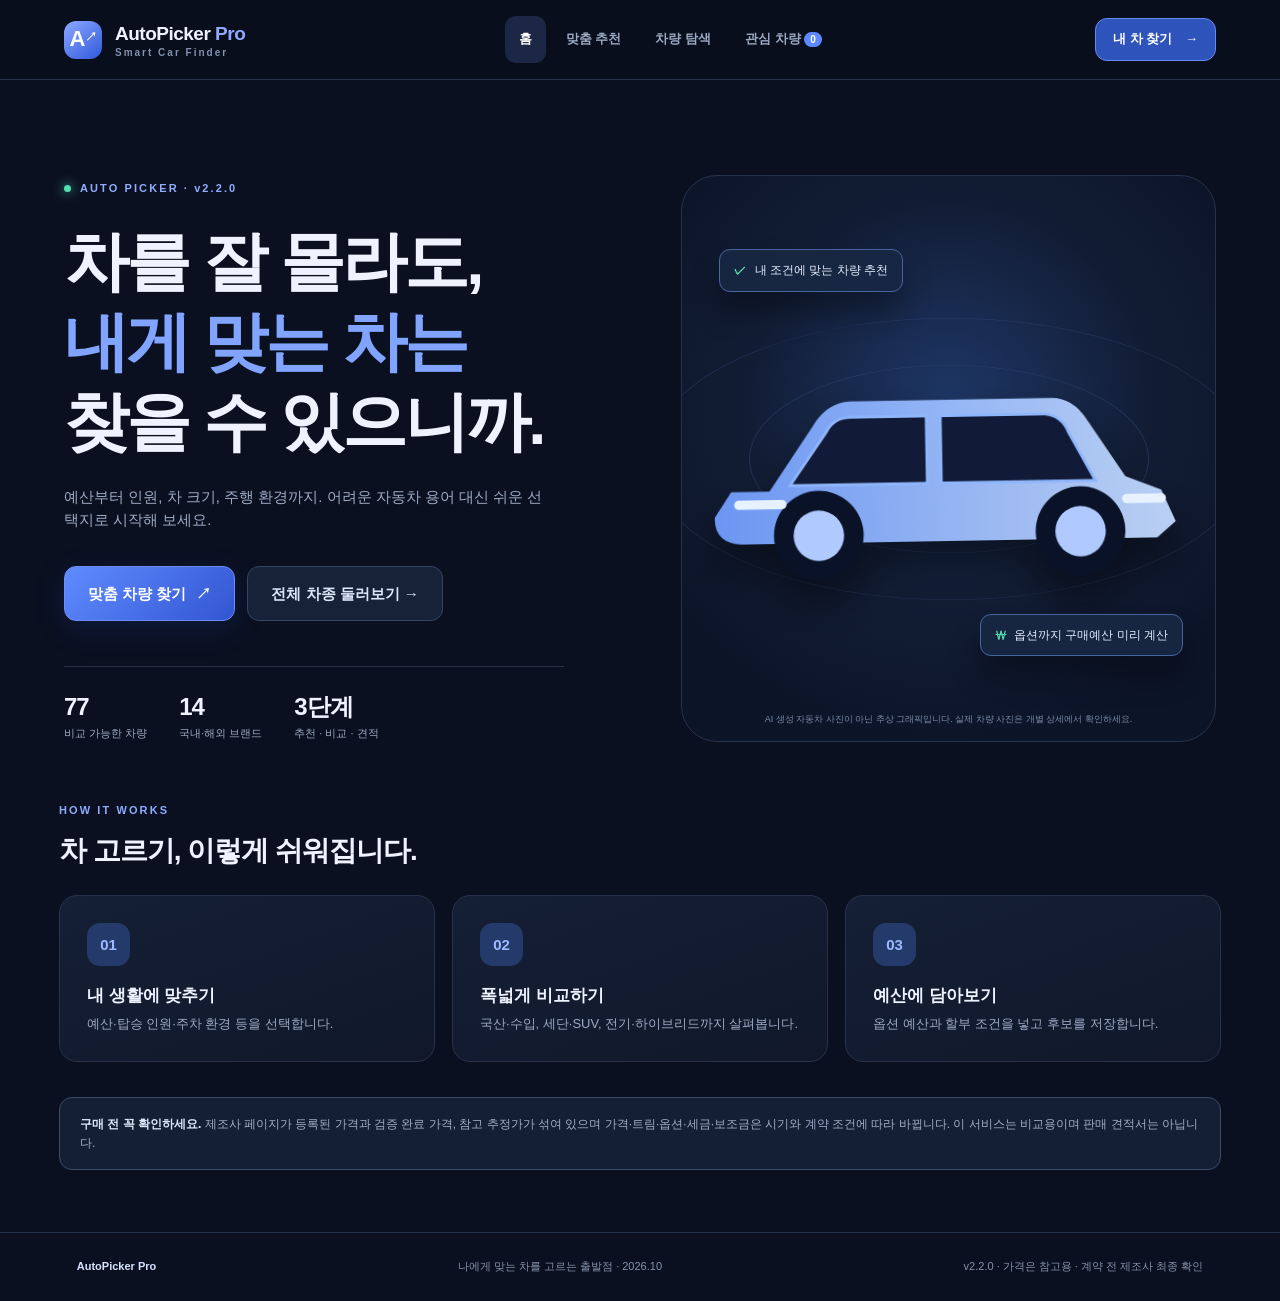
==== commit 36584ead: "feat: v2.2.0 upfront buyer profile and verified feature-to-trim recommendations" ====
--- a/index.html
+++ b/index.html
@@ -11,15 +11,15 @@
 <header class="topbar">
  <a href="#" class="brand" id="brandLink" aria-label="AutoPicker Pro 홈"><span class="brandicon">A<span>↗</span></span><span>AutoPicker <b>Pro</b><small>Smart Car Finder</small></span></a>
  <nav class="topnav" aria-label="메뉴">
-  <button class="navbtn active" data-view="home">홈</button><button class="navbtn" data-view="wizard">맞춤 추천</button><button class="navbtn" data-view="browse">차량 탐색</button><button class="navbtn" data-view="shortlist">관심 차량 <span class="count" id="favCounter">0</span></button>
+  <button class="navbtn active" data-view="home">홈</button><button class="navbtn" data-view="profile">맞춤 추천</button><button class="navbtn" data-view="browse">차량 탐색</button><button class="navbtn" data-view="shortlist">관심 차량 <span class="count" id="favCounter">0</span></button>
  </nav>
- <button class="topcta" data-view="wizard">내 차 찾기 <span>→</span></button>
+ <button class="topcta" data-view="profile">내 차 찾기 <span>→</span></button>
 </header>
 <main>
 <section id="homeView" class="view" aria-label="서비스 소개">
  <div class="hero">
-  <div class="hero-copy"><span class="eyebrow"><span class="dot"></span> AUTO PICKER · v2.1.0</span><h1>차를 잘 몰라도,<br><em>내게 맞는 차는</em><br>찾을 수 있으니까.</h1><p>예산부터 인원, 차 크기, 주행 환경까지. 어려운 자동차 용어 대신 쉬운 선택지로 시작해 보세요.</p>
-   <div class="hero-actions"><button class="primary big" data-view="wizard">맞춤 차량 찾기 <span>↗</span></button><button class="secondary big" data-view="browse">전체 차종 둘러보기 →</button></div>
+  <div class="hero-copy"><span class="eyebrow"><span class="dot"></span> AUTO PICKER · v2.2.0</span><h1>차를 잘 몰라도,<br><em>내게 맞는 차는</em><br>찾을 수 있으니까.</h1><p>예산부터 인원, 차 크기, 주행 환경까지. 어려운 자동차 용어 대신 쉬운 선택지로 시작해 보세요.</p>
+   <div class="hero-actions"><button class="primary big" data-view="profile">맞춤 차량 찾기 <span>↗</span></button><button class="secondary big" data-view="browse">전체 차종 둘러보기 →</button></div>
    <div class="hero-stats"><div><strong id="totalCars">—</strong><span>비교 가능한 차량</span></div><div><strong id="totalBrands">—</strong><span>국내·해외 브랜드</span></div><div><strong>3단계</strong><span>추천 · 비교 · 견적</span></div></div>
   </div>
   <div class="hero-side"><div class="orbit o1"></div><div class="orbit o2"></div><div class="hero-car-shape" aria-hidden="true"><svg viewBox="0 0 570 280" width="100%"><defs><linearGradient id="shade" x1="0" x2="1"><stop stop-color="#719eff"/><stop offset="1" stop-color="#c5dcff"/></linearGradient></defs><path d="M52 175h41l48-70q15-24 40-25h215q23 0 38 24l40 61 38 15 15 34-20 17H62q-29-2-28-29z" fill="url(#shade)" opacity=".94"/><path d="M155 112q8-15 26-15h81v72H115zM277 97h112q18 2 25 20l28 52H277z" fill="#111a37" stroke="#8fb6fb" stroke-width="3"/><ellipse cx="145" cy="223" rx="48" ry="48" fill="#0a1228"/><ellipse cx="425" cy="223" rx="48" ry="48" fill="#0a1228"/><ellipse cx="145" cy="223" rx="27" ry="27" fill="#b0caff"/><ellipse cx="425" cy="223" rx="27" ry="27" fill="#b0caff"/><path d="M60 189h46M475 189h37" stroke="#e8f1ff" stroke-width="10" stroke-linecap="round"/></svg></div>
@@ -30,15 +30,29 @@
  <div class="stepsgrid"><article><div class="stepicon">01</div><h3>내 생활에 맞추기</h3><p>예산·탑승 인원·주차 환경 등을 선택합니다.</p></article><article><div class="stepicon">02</div><h3>폭넓게 비교하기</h3><p>국산·수입, 세단·SUV, 전기·하이브리드까지 살펴봅니다.</p></article><article><div class="stepicon">03</div><h3>예산에 담아보기</h3><p>옵션 예산과 할부 조건을 넣고 후보를 저장합니다.</p></article></div>
  <div class="notice"><strong>구매 전 꼭 확인하세요.</strong> 제조사 페이지가 등록된 가격과 검증 완료 가격, 참고 추정가가 섞여 있으며 가격·트림·옵션·세금·보조금은 시기와 계약 조건에 따라 바뀝니다. 이 서비스는 비교용이며 판매 견적서는 아닙니다.</div>
 </section>
-<section id="wizardView" class="view hidden" aria-label="맞춤 차량 추천 설문"><div class="sectionwrap narrow"><div class="sectionhead"><span class="eyebrow">PERSONALIZED CAR FINDER</span><h1>나에게 맞는 차 찾기</h1><p>한 번에 하나씩 선택하세요. 모르는 항목은 '상관없음'을 고르면 됩니다.</p></div><div class="wizard-progress"><div class="progress-head"><span id="stepLabel">STEP 01</span><span id="progressLabel">1 / 9</span></div><div class="progress-track"><div id="progressFill"></div></div></div><div id="wizardCard" class="wizard-card"></div><div class="wizard-footer"><button id="prevStep" class="secondary">← 이전</button><button id="nextStep" class="primary">다음 →</button></div></div></section>
+<section id="profileView" class="view hidden" aria-label="차량 구매 기본 조건 입력">
+ <div class="sectionwrap narrow"><div class="sectionhead"><span class="eyebrow">STEP 0 · 기본 조건 먼저</span><h1>어떤 차가 필요하세요?</h1><p>기본 정보와 꼭 필요한 기능을 선택하면 질문이 줄어들고, 조건에 맞는 <b>트림·추가 옵션·총구매예산</b>까지 찾아드립니다.</p></div>
+ <form id="profileForm" class="profile-card">
+  <div class="profile-grid">
+   <label class="profile-field"><span>실제 최대 탑승 인원 <strong>필수</strong></span><select id="profileSeats" required><option value="1">1명</option><option value="2">2명</option><option value="3">3명</option><option value="4">4명</option><option value="5">5명</option><option value="6">6명</option><option value="7">7명</option><option value="8">8명</option><option value="9">9명</option></select><small>매일이 아닌 가끔 함께 탈 인원도 포함하세요.</small></label>
+   <label class="profile-field"><span>최대 총구매예산 (만 원)</span><input id="profileBudget" type="number" inputmode="numeric" min="0" max="30000" step="100" placeholder="예: 4500"><small>차량·옵션·취득세·기본 등록비 포함. 0이면 제한 없음.</small></label>
+   <label class="profile-field"><span>연간 예상 주행거리</span><select id="profileKm"><option value="6000">6,000km 이하</option><option value="10000">약 10,000km</option><option value="15000">약 15,000km</option><option value="25000">25,000km 이상</option></select></label>
+   <label class="profile-field"><span>전기차 충전 여건</span><select id="profileCharger"><option value="none">집·직장 모두 어려움</option><option value="home">집에서 가능</option><option value="work">직장에서 가능</option><option value="public">외부 충전소 이용</option></select></label>
+  </div>
+  <div class="profile-features"><h2>꼭 있어야 하는 옵션</h2><p>여러 개 선택할 수 있습니다. 필수로 선택한 기능은 확인된 트림에서 실제 적용 가능해야 추천됩니다. 비슷한 용어도 다르게 구분합니다.</p><div class="feature-check-grid" id="requiredFeatureList"></div></div>
+  <div class="profile-info" id="profileInfo">선택한 기능을 지원하는 트림이 공식 가격표에서 확인되지 않으면 '추가 확인 후보'로 구분합니다. 주행 보조는 자율주행이 아닙니다.</div>
+  <div class="profile-actions"><button type="button" id="clearProfile" class="secondary">입력 초기화</button><button class="primary big" type="submit">내 조건으로 질문 시작 →</button></div>
+ </form></div>
+</section>
+<section id="wizardView" class="view hidden" aria-label="맞춤 차량 추천 설문"><div class="sectionwrap narrow"><div class="sectionhead"><span class="eyebrow">PERSONALIZED CAR FINDER</span><h1>나에게 맞는 차 찾기</h1><p>입력한 예산·탑승 인원·필수 옵션을 바탕으로 필요한 질문만 표시합니다. 모르는 항목은 '상관없음'을 고르면 됩니다.</p></div><div class="wizard-progress"><div class="progress-head"><span id="stepLabel">STEP 01</span><span id="progressLabel">1 / 9</span></div><div class="progress-track"><div id="progressFill"></div></div></div><div id="wizardCard" class="wizard-card"></div><div class="wizard-footer"><button id="prevStep" class="secondary">← 이전</button><button id="nextStep" class="primary">다음 →</button></div></div></section>
 <section id="browseView" class="view hidden"><div class="sectionwrap"><div class="sectionhead"><span class="eyebrow" id="browseEyebrow">EXPLORE THE MARKET</span><h1 id="browseTitle">전체 차량 탐색</h1><p id="browseDesc">브랜드·예산·차종을 직접 선택해 차량을 비교하세요.</p></div>
-<div id="criteriaSummary" class="criteria-summary hidden"></div><div class="toolbar"><label class="searchwrap"><span>⌕</span><input id="search" type="search" placeholder="예: 쏘렌토, BMW, 전기 SUV" aria-label="차량 검색"></label><label>브랜드<select id="brandFilter"><option value="any">전체 브랜드</option></select></label><label>구분<select id="originFilter"><option value="any">국산 + 수입</option><option value="국산">국산</option><option value="수입">수입</option></select></label><label>차체<select id="bodyFilter"><option value="any">전체 차체</option><option>경차</option><option>세단</option><option>SUV</option><option>MPV</option></select></label><label>동력<select id="powerFilter"><option value="any">전체 동력</option><option value="GAS">가솔린</option><option value="HEV">하이브리드</option><option value="EV">전기차</option></select></label><label>차 크기<select id="sizeFilter"><option value="0">전체 크기</option><option value="1">경형</option><option value="2">소형급</option><option value="3">중형급</option><option value="4">대형급</option></select></label><label>기본가 상한<select id="priceFilter"><option value="0">가격 제한 없음</option><option value="2000">2,000만 원</option><option value="3000">3,000만 원</option><option value="4000">4,000만 원</option><option value="5000">5,000만 원</option><option value="7000">7,000만 원</option><option value="10000">1억 원</option><option value="15000">1억 5천만 원</option></select></label></div>
+<div id="criteriaSummary" class="criteria-summary hidden"></div><div id="matchSummary" class="match-summary hidden" aria-live="polite"></div><div class="toolbar"><label class="searchwrap"><span>⌕</span><input id="search" type="search" placeholder="예: 쏘렌토, BMW, 전기 SUV" aria-label="차량 검색"></label><label>브랜드<select id="brandFilter"><option value="any">전체 브랜드</option></select></label><label>구분<select id="originFilter"><option value="any">국산 + 수입</option><option value="국산">국산</option><option value="수입">수입</option></select></label><label>차체<select id="bodyFilter"><option value="any">전체 차체</option><option>경차</option><option>세단</option><option>SUV</option><option>MPV</option></select></label><label>동력<select id="powerFilter"><option value="any">전체 동력</option><option value="GAS">가솔린</option><option value="HEV">하이브리드</option><option value="EV">전기차</option></select></label><label>차 크기<select id="sizeFilter"><option value="0">전체 크기</option><option value="1">경형</option><option value="2">소형급</option><option value="3">중형급</option><option value="4">대형급</option></select></label><label>기본가 상한<select id="priceFilter"><option value="0">가격 제한 없음</option><option value="2000">2,000만 원</option><option value="3000">3,000만 원</option><option value="4000">4,000만 원</option><option value="5000">5,000만 원</option><option value="7000">7,000만 원</option><option value="10000">1억 원</option><option value="15000">1억 5천만 원</option></select></label></div>
 <div class="result-toolbar"><span id="resultCount">차량 불러오는 중</span><label>정렬 <select id="sortSelect"><option value="recommended">추천 순</option><option value="priceAsc">낮은 가격 순</option><option value="priceDesc">높은 가격 순</option><option value="name">이름 순</option></select></label></div><div class="vehicle-grid" id="carGrid"></div><div class="center"><button id="moreBtn" class="secondary hidden">더 보기 ↓</button></div><div class="notice slim">가격은 기본 트림·대표 사양 기준입니다. 연식·친환경차 세제혜택·수입 시점에 따라 상이합니다. <b>‘참고 추정’ 또는 ‘공식 출처 등록’ 표시는 이번 패치에서 최신 가격표를 다시 검증하지 않은 차종</b>입니다.</div></div></section>
 <section id="shortlistView" class="view hidden"><div class="sectionwrap"><div class="sectionhead"><span class="eyebrow">YOUR SHORTLIST</span><h1>내 최종 후보</h1><p>마음에 드는 차량과 계산한 예산을 저장하고 최대 4대를 나란히 비교하세요.</p></div><div class="compare-actions"><button id="compareBtn" class="primary">선택한 차량 비교하기</button><button id="exportBtn" class="secondary">저장 목록 내보내기 ↗</button><button id="clearBtn" class="ghost">목록 비우기</button></div><div class="vehicle-grid" id="shortlistGrid"></div><div id="compareOutput"></div></div></section>
 </main>
-<footer><span class="footerlogo">AutoPicker Pro</span> <span>나에게 맞는 차를 고르는 출발점 · 2026.10</span><span>v2.1.0 · 가격은 참고용 · 계약 전 제조사 최종 확인</span></footer>
+<footer><span class="footerlogo">AutoPicker Pro</span> <span>나에게 맞는 차를 고르는 출발점 · 2026.10</span><span>v2.2.0 · 가격은 참고용 · 계약 전 제조사 최종 확인</span></footer>
 </div>
 <div id="modal" class="modal hidden" role="dialog" aria-modal="true" aria-label="차량 상세와 구매 예산" tabindex="-1"><div class="modal-overlay" data-close="modal"></div><div class="modal-panel"><button id="modalClose" class="modal-close" aria-label="닫기">✕</button><div id="modalContent"></div></div></div>
 <div id="toast" role="status" aria-live="polite" class="toast hidden"></div>
-<script src="data.js"></script><script src="core.js"></script><script src="catalog-verified.js"></script><script src="app.js"></script>
-</body></html>
+<script src="data.js"></script><script src="core.js"></script><script src="catalog-verified.js"></script><script src="feature-fit.js"></script><script src="app.js"></script>
+</body></html>
--- a/styles.css
+++ b/styles.css
@@ -7,3 +7,8 @@
 
 /* v2.1 audited catalog styles */
 .auditbox{padding:14px 16px;margin:18px 0;border:1px solid #427f8b;border-radius:14px;background:#0c2731;color:#c9eff0;font-size:13px}.auditbox p{margin:7px 0;color:#b3cdda}.auditbox a{color:#92daf2;text-decoration:underline}.sim input[readonly]{opacity:.8;background:#15273a;cursor:not-allowed}
+
+/* v2.2.0 profile + feature-aware recommended trim */
+.profile-card{padding:clamp(20px,4vw,34px);border:1px solid #35446a;background:linear-gradient(145deg,#151f38,#0e162b);border-radius:22px;box-shadow:0 14px 60px #0003}
+.profile-grid{display:grid;grid-template-columns:repeat(2,minmax(0,1fr));gap:16px}.profile-field{display:flex;flex-direction:column;gap:8px;color:#dce6ff;font-size:14px;font-weight:700}.profile-field strong{font-size:10px;color:#a1b6fc}.profile-field input,.profile-field select{color:#e9f2ff;background:#0a1327;border:1px solid #425273;border-radius:12px;min-height:48px;padding:10px 14px;width:100%;font-size:16px}.profile-field small,.feature-choice small{font-size:12px;font-weight:400;color:#9dadca;line-height:1.55}.profile-features{margin-top:30px;border-top:1px solid #334261;padding-top:20px}.profile-features h2{font-size:19px;margin:0 0 8px}.profile-features p{color:#aebbd5;font-size:13px;line-height:1.7}.feature-check-grid{display:grid;grid-template-columns:repeat(2,minmax(0,1fr));gap:10px;margin-top:16px}.feature-choice{display:flex;align-items:flex-start;gap:11px;border:1px solid #394968;background:#101a31;border-radius:13px;padding:15px 12px;cursor:pointer}.feature-choice:has(input:checked){border-color:#76a5ff;background:#1b3156}.feature-choice input{accent-color:#7fa4ff;width:17px;height:17px;flex-shrink:0;margin-top:3px}.feature-choice span{display:flex;flex-direction:column;gap:5px}.feature-choice b{color:#edf3ff;font-size:14px}.profile-info,.match-summary{margin-top:18px;color:#bdcceb;background:#152443;border:1px solid #374c70;border-radius:13px;padding:16px;font-size:13px;line-height:1.7}.profile-actions{display:flex;justify-content:space-between;flex-wrap:wrap;gap:12px;margin-top:24px}.match-summary{margin-bottom:22px}.match-summary b{color:#9ef2ca}.match-summary p{margin:7px 0 0;color:#e2c9a6}.fit-detail,.auto-trim-note{border:1px solid #45617b;background:#132741;border-radius:11px;margin:12px 0 8px;padding:11px 13px;display:flex;flex-direction:column;gap:5px}.fit-detail strong,.auto-trim-note b{font-size:13px;color:#96f1ce}.fit-detail small,.auto-trim-note p{font-size:12px;color:#c4d6e7;line-height:1.55;margin:0}.fit-detail.fit-pending,.auto-trim-note.fit-pending{background:#30241d;border-color:#765b42}.fit-detail.fit-pending strong,.auto-trim-note.fit-pending b{color:#ffd09b}
+@media(max-width:680px){.profile-grid,.feature-check-grid{grid-template-columns:1fr}.profile-card{padding:18px}.profile-actions{flex-direction:column-reverse}.profile-actions button{width:100%}}
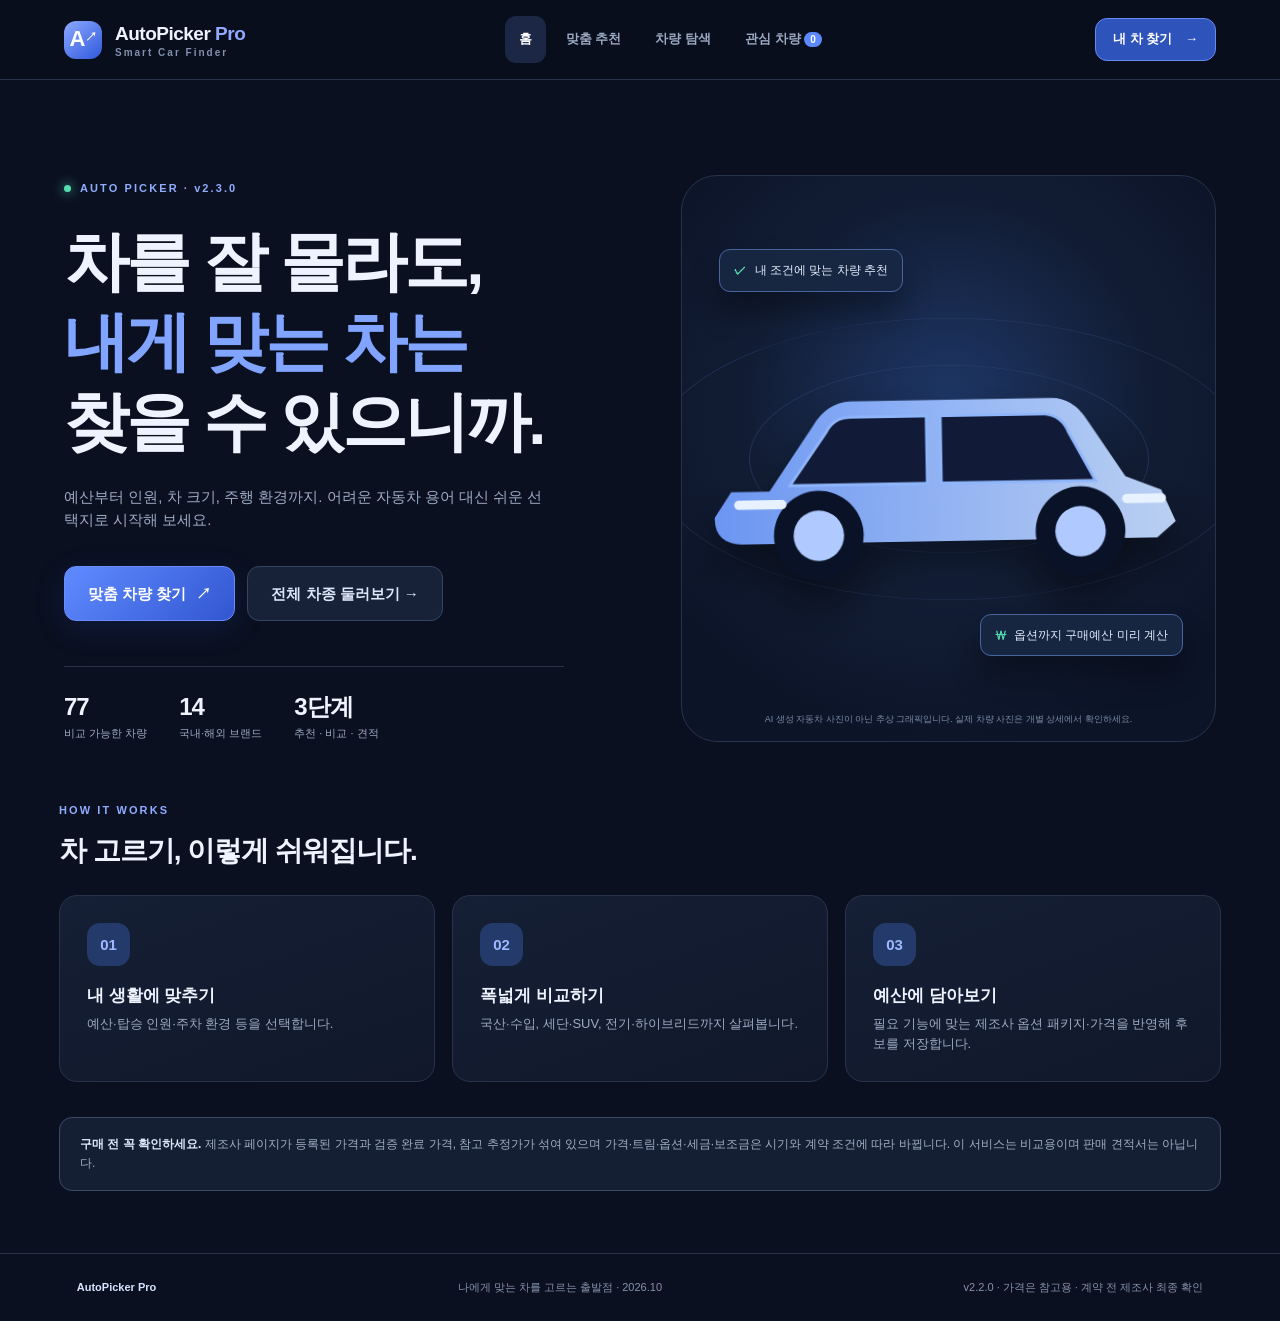
==== commit f707d59a: "fix: v2.3.0 bind required features to verified manufacturer option packages and prices" ====
--- a/index.html
+++ b/index.html
@@ -18,7 +18,7 @@
 <main>
 <section id="homeView" class="view" aria-label="서비스 소개">
  <div class="hero">
-  <div class="hero-copy"><span class="eyebrow"><span class="dot"></span> AUTO PICKER · v2.2.0</span><h1>차를 잘 몰라도,<br><em>내게 맞는 차는</em><br>찾을 수 있으니까.</h1><p>예산부터 인원, 차 크기, 주행 환경까지. 어려운 자동차 용어 대신 쉬운 선택지로 시작해 보세요.</p>
+  <div class="hero-copy"><span class="eyebrow"><span class="dot"></span> AUTO PICKER · v2.3.0</span><h1>차를 잘 몰라도,<br><em>내게 맞는 차는</em><br>찾을 수 있으니까.</h1><p>예산부터 인원, 차 크기, 주행 환경까지. 어려운 자동차 용어 대신 쉬운 선택지로 시작해 보세요.</p>
    <div class="hero-actions"><button class="primary big" data-view="profile">맞춤 차량 찾기 <span>↗</span></button><button class="secondary big" data-view="browse">전체 차종 둘러보기 →</button></div>
    <div class="hero-stats"><div><strong id="totalCars">—</strong><span>비교 가능한 차량</span></div><div><strong id="totalBrands">—</strong><span>국내·해외 브랜드</span></div><div><strong>3단계</strong><span>추천 · 비교 · 견적</span></div></div>
   </div>
@@ -27,7 +27,7 @@
    <p class="hero-visual-caption">AI 생성 자동차 사진이 아닌 추상 그래픽입니다. 실제 차량 사진은 개별 상세에서 확인하세요.</p></div>
  </div>
  <div class="quickheading"><div><span class="eyebrow">HOW IT WORKS</span><h2>차 고르기, 이렇게 쉬워집니다.</h2></div></div>
- <div class="stepsgrid"><article><div class="stepicon">01</div><h3>내 생활에 맞추기</h3><p>예산·탑승 인원·주차 환경 등을 선택합니다.</p></article><article><div class="stepicon">02</div><h3>폭넓게 비교하기</h3><p>국산·수입, 세단·SUV, 전기·하이브리드까지 살펴봅니다.</p></article><article><div class="stepicon">03</div><h3>예산에 담아보기</h3><p>옵션 예산과 할부 조건을 넣고 후보를 저장합니다.</p></article></div>
+ <div class="stepsgrid"><article><div class="stepicon">01</div><h3>내 생활에 맞추기</h3><p>예산·탑승 인원·주차 환경 등을 선택합니다.</p></article><article><div class="stepicon">02</div><h3>폭넓게 비교하기</h3><p>국산·수입, 세단·SUV, 전기·하이브리드까지 살펴봅니다.</p></article><article><div class="stepicon">03</div><h3>예산에 담아보기</h3><p>필요 기능에 맞는 제조사 옵션 패키지·가격을 반영해 후보를 저장합니다.</p></article></div>
  <div class="notice"><strong>구매 전 꼭 확인하세요.</strong> 제조사 페이지가 등록된 가격과 검증 완료 가격, 참고 추정가가 섞여 있으며 가격·트림·옵션·세금·보조금은 시기와 계약 조건에 따라 바뀝니다. 이 서비스는 비교용이며 판매 견적서는 아닙니다.</div>
 </section>
 <section id="profileView" class="view hidden" aria-label="차량 구매 기본 조건 입력">
--- a/styles.css
+++ b/styles.css
@@ -12,3 +12,6 @@
 .profile-card{padding:clamp(20px,4vw,34px);border:1px solid #35446a;background:linear-gradient(145deg,#151f38,#0e162b);border-radius:22px;box-shadow:0 14px 60px #0003}
 .profile-grid{display:grid;grid-template-columns:repeat(2,minmax(0,1fr));gap:16px}.profile-field{display:flex;flex-direction:column;gap:8px;color:#dce6ff;font-size:14px;font-weight:700}.profile-field strong{font-size:10px;color:#a1b6fc}.profile-field input,.profile-field select{color:#e9f2ff;background:#0a1327;border:1px solid #425273;border-radius:12px;min-height:48px;padding:10px 14px;width:100%;font-size:16px}.profile-field small,.feature-choice small{font-size:12px;font-weight:400;color:#9dadca;line-height:1.55}.profile-features{margin-top:30px;border-top:1px solid #334261;padding-top:20px}.profile-features h2{font-size:19px;margin:0 0 8px}.profile-features p{color:#aebbd5;font-size:13px;line-height:1.7}.feature-check-grid{display:grid;grid-template-columns:repeat(2,minmax(0,1fr));gap:10px;margin-top:16px}.feature-choice{display:flex;align-items:flex-start;gap:11px;border:1px solid #394968;background:#101a31;border-radius:13px;padding:15px 12px;cursor:pointer}.feature-choice:has(input:checked){border-color:#76a5ff;background:#1b3156}.feature-choice input{accent-color:#7fa4ff;width:17px;height:17px;flex-shrink:0;margin-top:3px}.feature-choice span{display:flex;flex-direction:column;gap:5px}.feature-choice b{color:#edf3ff;font-size:14px}.profile-info,.match-summary{margin-top:18px;color:#bdcceb;background:#152443;border:1px solid #374c70;border-radius:13px;padding:16px;font-size:13px;line-height:1.7}.profile-actions{display:flex;justify-content:space-between;flex-wrap:wrap;gap:12px;margin-top:24px}.match-summary{margin-bottom:22px}.match-summary b{color:#9ef2ca}.match-summary p{margin:7px 0 0;color:#e2c9a6}.fit-detail,.auto-trim-note{border:1px solid #45617b;background:#132741;border-radius:11px;margin:12px 0 8px;padding:11px 13px;display:flex;flex-direction:column;gap:5px}.fit-detail strong,.auto-trim-note b{font-size:13px;color:#96f1ce}.fit-detail small,.auto-trim-note p{font-size:12px;color:#c4d6e7;line-height:1.55;margin:0}.fit-detail.fit-pending,.auto-trim-note.fit-pending{background:#30241d;border-color:#765b42}.fit-detail.fit-pending strong,.auto-trim-note.fit-pending b{color:#ffd09b}
 @media(max-width:680px){.profile-grid,.feature-check-grid{grid-template-columns:1fr}.profile-card{padding:18px}.profile-actions{flex-direction:column-reverse}.profile-actions button{width:100%}}
+/* v2.3.0 — verified package-price breakdown */
+.package-summary{display:flex;flex-wrap:wrap;gap:6px 12px;margin-top:5px;padding-top:7px;border-top:1px solid #37536f;color:#c8dcfb;font-size:11px}.package-status{font-size:12px;line-height:1.55;background:#192d4a;border:1px solid #456c99;border-radius:10px;padding:12px;color:#d0e7ff;margin-bottom:9px}.package-subtotal{margin-top:7px;padding-top:12px;border-top:1px solid #5d7299}.package-subtotal strong{color:#a0eccc}.feature-availability,.feature-missing{display:block;font-size:10px;color:#a9e5c5}.feature-missing{color:#ffbf9c}.realopt:has(input:disabled){opacity:1;background:#172f46;border-color:#4a7491}.realopt em{font-style:normal;color:#a1f4c8}.auto-trim-note{border-color:#4c7caa}
+
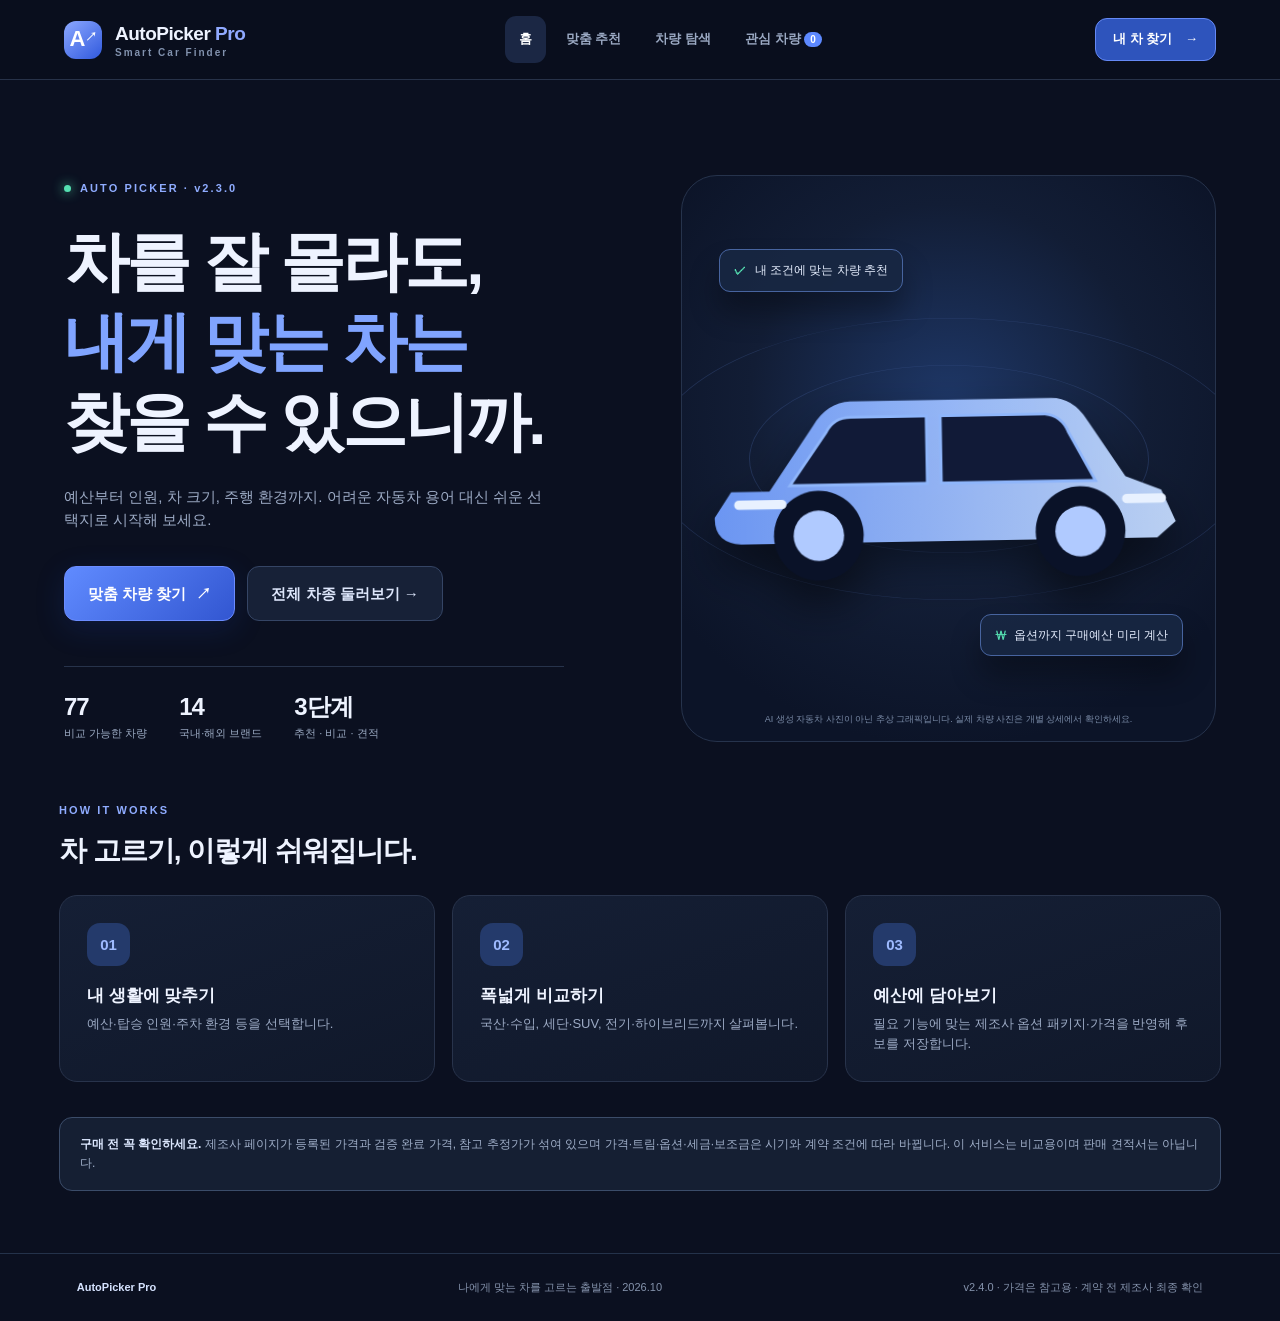
==== commit 5a7939e0: "feat: v2.4.0 audited Sportage Sorento trims, quote persistence and trim refit" ====
--- a/index.html
+++ b/index.html
@@ -50,9 +50,9 @@
 <div class="result-toolbar"><span id="resultCount">차량 불러오는 중</span><label>정렬 <select id="sortSelect"><option value="recommended">추천 순</option><option value="priceAsc">낮은 가격 순</option><option value="priceDesc">높은 가격 순</option><option value="name">이름 순</option></select></label></div><div class="vehicle-grid" id="carGrid"></div><div class="center"><button id="moreBtn" class="secondary hidden">더 보기 ↓</button></div><div class="notice slim">가격은 기본 트림·대표 사양 기준입니다. 연식·친환경차 세제혜택·수입 시점에 따라 상이합니다. <b>‘참고 추정’ 또는 ‘공식 출처 등록’ 표시는 이번 패치에서 최신 가격표를 다시 검증하지 않은 차종</b>입니다.</div></div></section>
 <section id="shortlistView" class="view hidden"><div class="sectionwrap"><div class="sectionhead"><span class="eyebrow">YOUR SHORTLIST</span><h1>내 최종 후보</h1><p>마음에 드는 차량과 계산한 예산을 저장하고 최대 4대를 나란히 비교하세요.</p></div><div class="compare-actions"><button id="compareBtn" class="primary">선택한 차량 비교하기</button><button id="exportBtn" class="secondary">저장 목록 내보내기 ↗</button><button id="clearBtn" class="ghost">목록 비우기</button></div><div class="vehicle-grid" id="shortlistGrid"></div><div id="compareOutput"></div></div></section>
 </main>
-<footer><span class="footerlogo">AutoPicker Pro</span> <span>나에게 맞는 차를 고르는 출발점 · 2026.10</span><span>v2.2.0 · 가격은 참고용 · 계약 전 제조사 최종 확인</span></footer>
+<footer><span class="footerlogo">AutoPicker Pro</span> <span>나에게 맞는 차를 고르는 출발점 · 2026.10</span><span>v2.4.0 · 가격은 참고용 · 계약 전 제조사 최종 확인</span></footer>
 </div>
 <div id="modal" class="modal hidden" role="dialog" aria-modal="true" aria-label="차량 상세와 구매 예산" tabindex="-1"><div class="modal-overlay" data-close="modal"></div><div class="modal-panel"><button id="modalClose" class="modal-close" aria-label="닫기">✕</button><div id="modalContent"></div></div></div>
 <div id="toast" role="status" aria-live="polite" class="toast hidden"></div>
 <script src="data.js"></script><script src="core.js"></script><script src="catalog-verified.js"></script><script src="feature-fit.js"></script><script src="app.js"></script>
-</body></html>+</body></html>
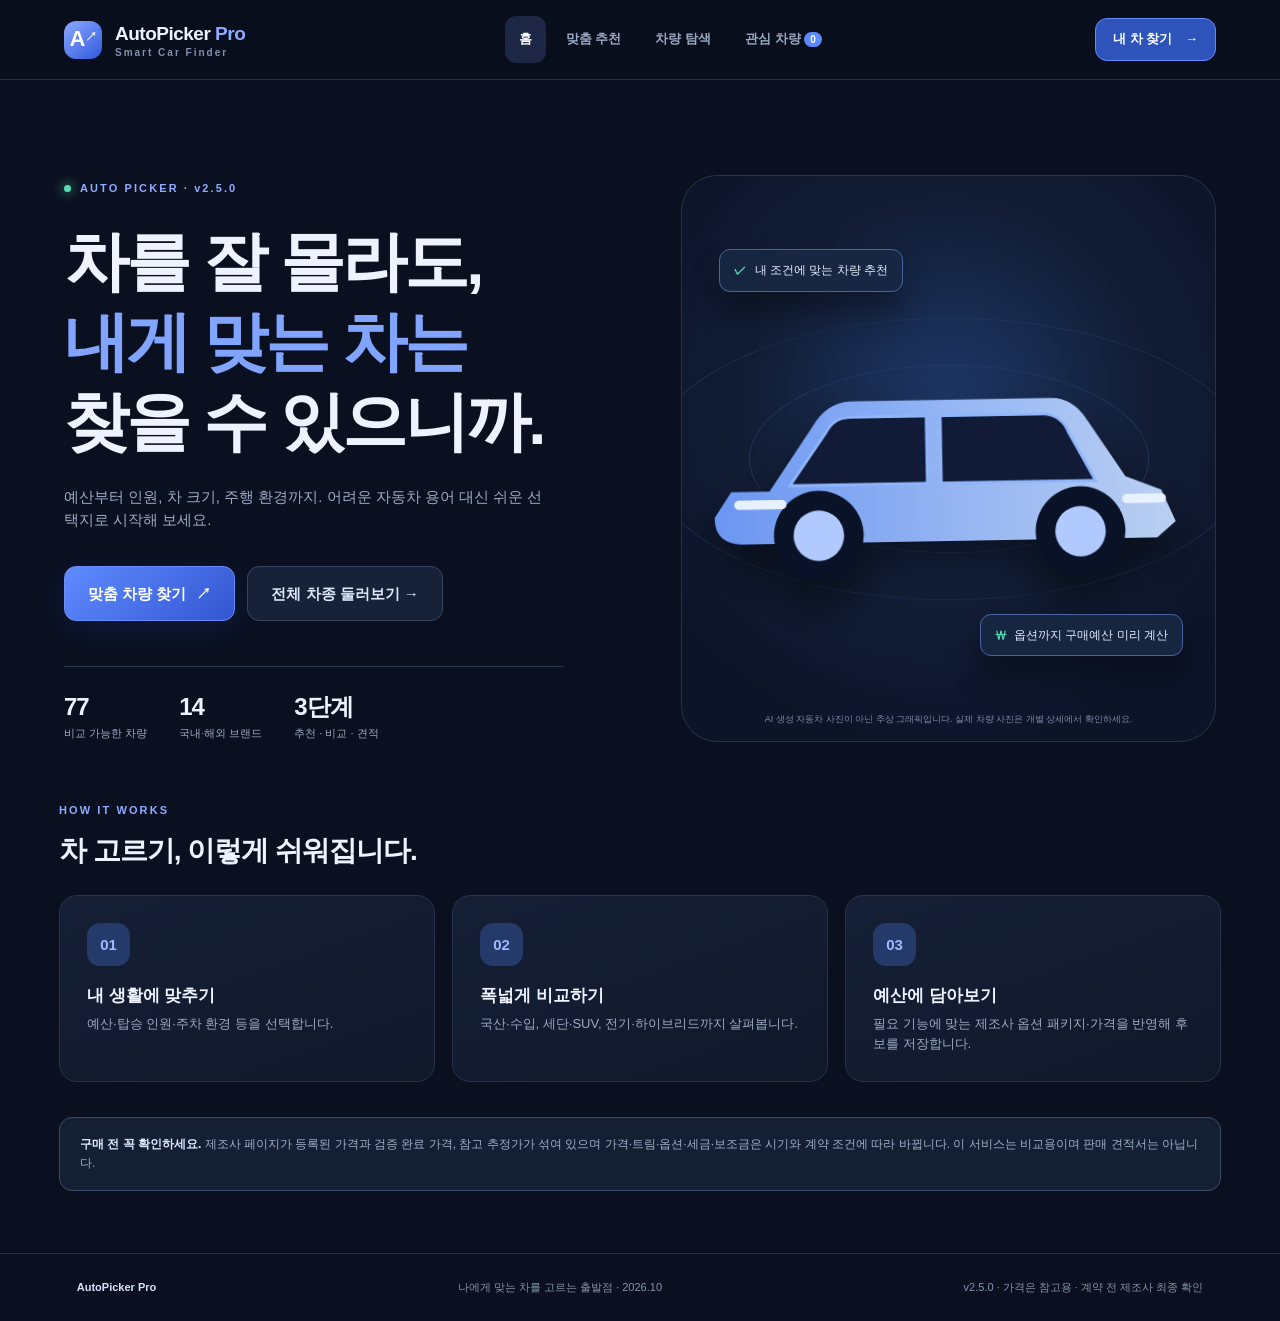
==== commit cac8af10: "feat: v2.5.0 Hyundai Tucson Avante and Kia K5 Grandeur audited trims, option-cost recommendations" ====
--- a/index.html
+++ b/index.html
@@ -18,7 +18,7 @@
 <main>
 <section id="homeView" class="view" aria-label="서비스 소개">
  <div class="hero">
-  <div class="hero-copy"><span class="eyebrow"><span class="dot"></span> AUTO PICKER · v2.3.0</span><h1>차를 잘 몰라도,<br><em>내게 맞는 차는</em><br>찾을 수 있으니까.</h1><p>예산부터 인원, 차 크기, 주행 환경까지. 어려운 자동차 용어 대신 쉬운 선택지로 시작해 보세요.</p>
+  <div class="hero-copy"><span class="eyebrow"><span class="dot"></span> AUTO PICKER · v2.5.0</span><h1>차를 잘 몰라도,<br><em>내게 맞는 차는</em><br>찾을 수 있으니까.</h1><p>예산부터 인원, 차 크기, 주행 환경까지. 어려운 자동차 용어 대신 쉬운 선택지로 시작해 보세요.</p>
    <div class="hero-actions"><button class="primary big" data-view="profile">맞춤 차량 찾기 <span>↗</span></button><button class="secondary big" data-view="browse">전체 차종 둘러보기 →</button></div>
    <div class="hero-stats"><div><strong id="totalCars">—</strong><span>비교 가능한 차량</span></div><div><strong id="totalBrands">—</strong><span>국내·해외 브랜드</span></div><div><strong>3단계</strong><span>추천 · 비교 · 견적</span></div></div>
   </div>
@@ -50,7 +50,7 @@
 <div class="result-toolbar"><span id="resultCount">차량 불러오는 중</span><label>정렬 <select id="sortSelect"><option value="recommended">추천 순</option><option value="priceAsc">낮은 가격 순</option><option value="priceDesc">높은 가격 순</option><option value="name">이름 순</option></select></label></div><div class="vehicle-grid" id="carGrid"></div><div class="center"><button id="moreBtn" class="secondary hidden">더 보기 ↓</button></div><div class="notice slim">가격은 기본 트림·대표 사양 기준입니다. 연식·친환경차 세제혜택·수입 시점에 따라 상이합니다. <b>‘참고 추정’ 또는 ‘공식 출처 등록’ 표시는 이번 패치에서 최신 가격표를 다시 검증하지 않은 차종</b>입니다.</div></div></section>
 <section id="shortlistView" class="view hidden"><div class="sectionwrap"><div class="sectionhead"><span class="eyebrow">YOUR SHORTLIST</span><h1>내 최종 후보</h1><p>마음에 드는 차량과 계산한 예산을 저장하고 최대 4대를 나란히 비교하세요.</p></div><div class="compare-actions"><button id="compareBtn" class="primary">선택한 차량 비교하기</button><button id="exportBtn" class="secondary">저장 목록 내보내기 ↗</button><button id="clearBtn" class="ghost">목록 비우기</button></div><div class="vehicle-grid" id="shortlistGrid"></div><div id="compareOutput"></div></div></section>
 </main>
-<footer><span class="footerlogo">AutoPicker Pro</span> <span>나에게 맞는 차를 고르는 출발점 · 2026.10</span><span>v2.4.0 · 가격은 참고용 · 계약 전 제조사 최종 확인</span></footer>
+<footer><span class="footerlogo">AutoPicker Pro</span> <span>나에게 맞는 차를 고르는 출발점 · 2026.10</span><span>v2.5.0 · 가격은 참고용 · 계약 전 제조사 최종 확인</span></footer>
 </div>
 <div id="modal" class="modal hidden" role="dialog" aria-modal="true" aria-label="차량 상세와 구매 예산" tabindex="-1"><div class="modal-overlay" data-close="modal"></div><div class="modal-panel"><button id="modalClose" class="modal-close" aria-label="닫기">✕</button><div id="modalContent"></div></div></div>
 <div id="toast" role="status" aria-live="polite" class="toast hidden"></div>
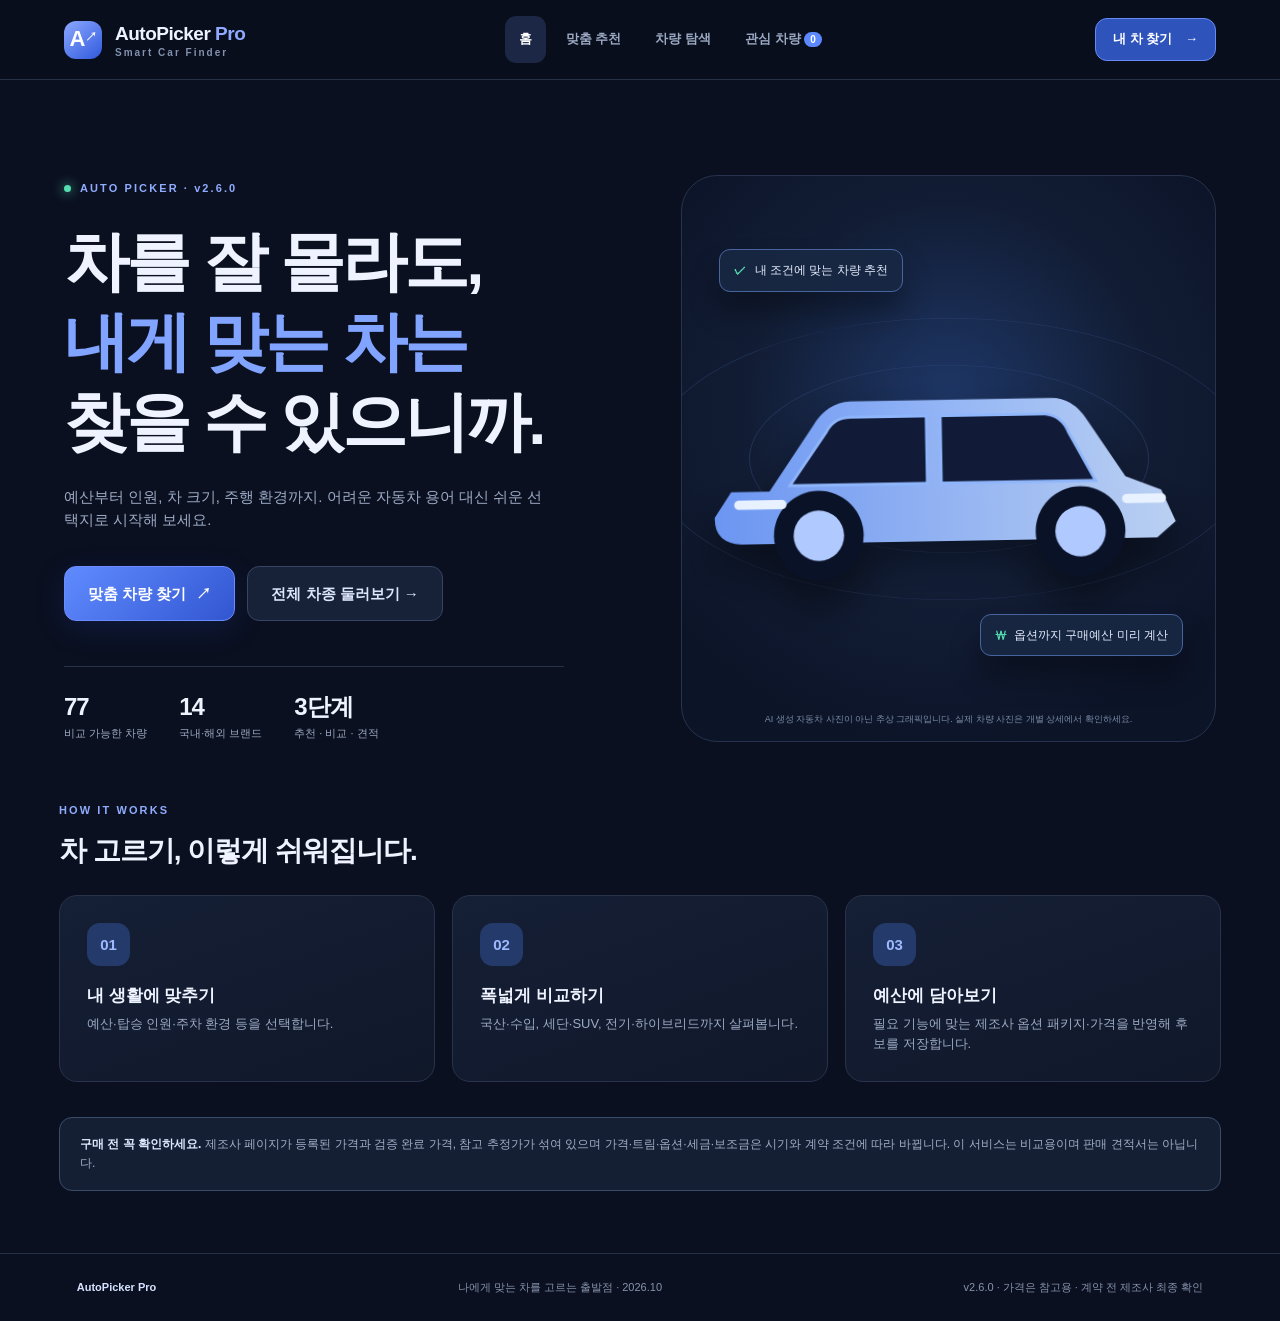
==== commit d3d4d71e: "feat: v2.6.0 verified 2027 K8 trim packages and refreshed Sonata prices" ====
--- a/index.html
+++ b/index.html
@@ -18,7 +18,7 @@
 <main>
 <section id="homeView" class="view" aria-label="서비스 소개">
  <div class="hero">
-  <div class="hero-copy"><span class="eyebrow"><span class="dot"></span> AUTO PICKER · v2.5.0</span><h1>차를 잘 몰라도,<br><em>내게 맞는 차는</em><br>찾을 수 있으니까.</h1><p>예산부터 인원, 차 크기, 주행 환경까지. 어려운 자동차 용어 대신 쉬운 선택지로 시작해 보세요.</p>
+  <div class="hero-copy"><span class="eyebrow"><span class="dot"></span> AUTO PICKER · v2.6.0</span><h1>차를 잘 몰라도,<br><em>내게 맞는 차는</em><br>찾을 수 있으니까.</h1><p>예산부터 인원, 차 크기, 주행 환경까지. 어려운 자동차 용어 대신 쉬운 선택지로 시작해 보세요.</p>
    <div class="hero-actions"><button class="primary big" data-view="profile">맞춤 차량 찾기 <span>↗</span></button><button class="secondary big" data-view="browse">전체 차종 둘러보기 →</button></div>
    <div class="hero-stats"><div><strong id="totalCars">—</strong><span>비교 가능한 차량</span></div><div><strong id="totalBrands">—</strong><span>국내·해외 브랜드</span></div><div><strong>3단계</strong><span>추천 · 비교 · 견적</span></div></div>
   </div>
@@ -50,9 +50,9 @@
 <div class="result-toolbar"><span id="resultCount">차량 불러오는 중</span><label>정렬 <select id="sortSelect"><option value="recommended">추천 순</option><option value="priceAsc">낮은 가격 순</option><option value="priceDesc">높은 가격 순</option><option value="name">이름 순</option></select></label></div><div class="vehicle-grid" id="carGrid"></div><div class="center"><button id="moreBtn" class="secondary hidden">더 보기 ↓</button></div><div class="notice slim">가격은 기본 트림·대표 사양 기준입니다. 연식·친환경차 세제혜택·수입 시점에 따라 상이합니다. <b>‘참고 추정’ 또는 ‘공식 출처 등록’ 표시는 이번 패치에서 최신 가격표를 다시 검증하지 않은 차종</b>입니다.</div></div></section>
 <section id="shortlistView" class="view hidden"><div class="sectionwrap"><div class="sectionhead"><span class="eyebrow">YOUR SHORTLIST</span><h1>내 최종 후보</h1><p>마음에 드는 차량과 계산한 예산을 저장하고 최대 4대를 나란히 비교하세요.</p></div><div class="compare-actions"><button id="compareBtn" class="primary">선택한 차량 비교하기</button><button id="exportBtn" class="secondary">저장 목록 내보내기 ↗</button><button id="clearBtn" class="ghost">목록 비우기</button></div><div class="vehicle-grid" id="shortlistGrid"></div><div id="compareOutput"></div></div></section>
 </main>
-<footer><span class="footerlogo">AutoPicker Pro</span> <span>나에게 맞는 차를 고르는 출발점 · 2026.10</span><span>v2.5.0 · 가격은 참고용 · 계약 전 제조사 최종 확인</span></footer>
+<footer><span class="footerlogo">AutoPicker Pro</span> <span>나에게 맞는 차를 고르는 출발점 · 2026.10</span><span>v2.6.0 · 가격은 참고용 · 계약 전 제조사 최종 확인</span></footer>
 </div>
 <div id="modal" class="modal hidden" role="dialog" aria-modal="true" aria-label="차량 상세와 구매 예산" tabindex="-1"><div class="modal-overlay" data-close="modal"></div><div class="modal-panel"><button id="modalClose" class="modal-close" aria-label="닫기">✕</button><div id="modalContent"></div></div></div>
 <div id="toast" role="status" aria-live="polite" class="toast hidden"></div>
 <script src="data.js"></script><script src="core.js"></script><script src="catalog-verified.js"></script><script src="feature-fit.js"></script><script src="app.js"></script>
-</body></html>
+</body></html>
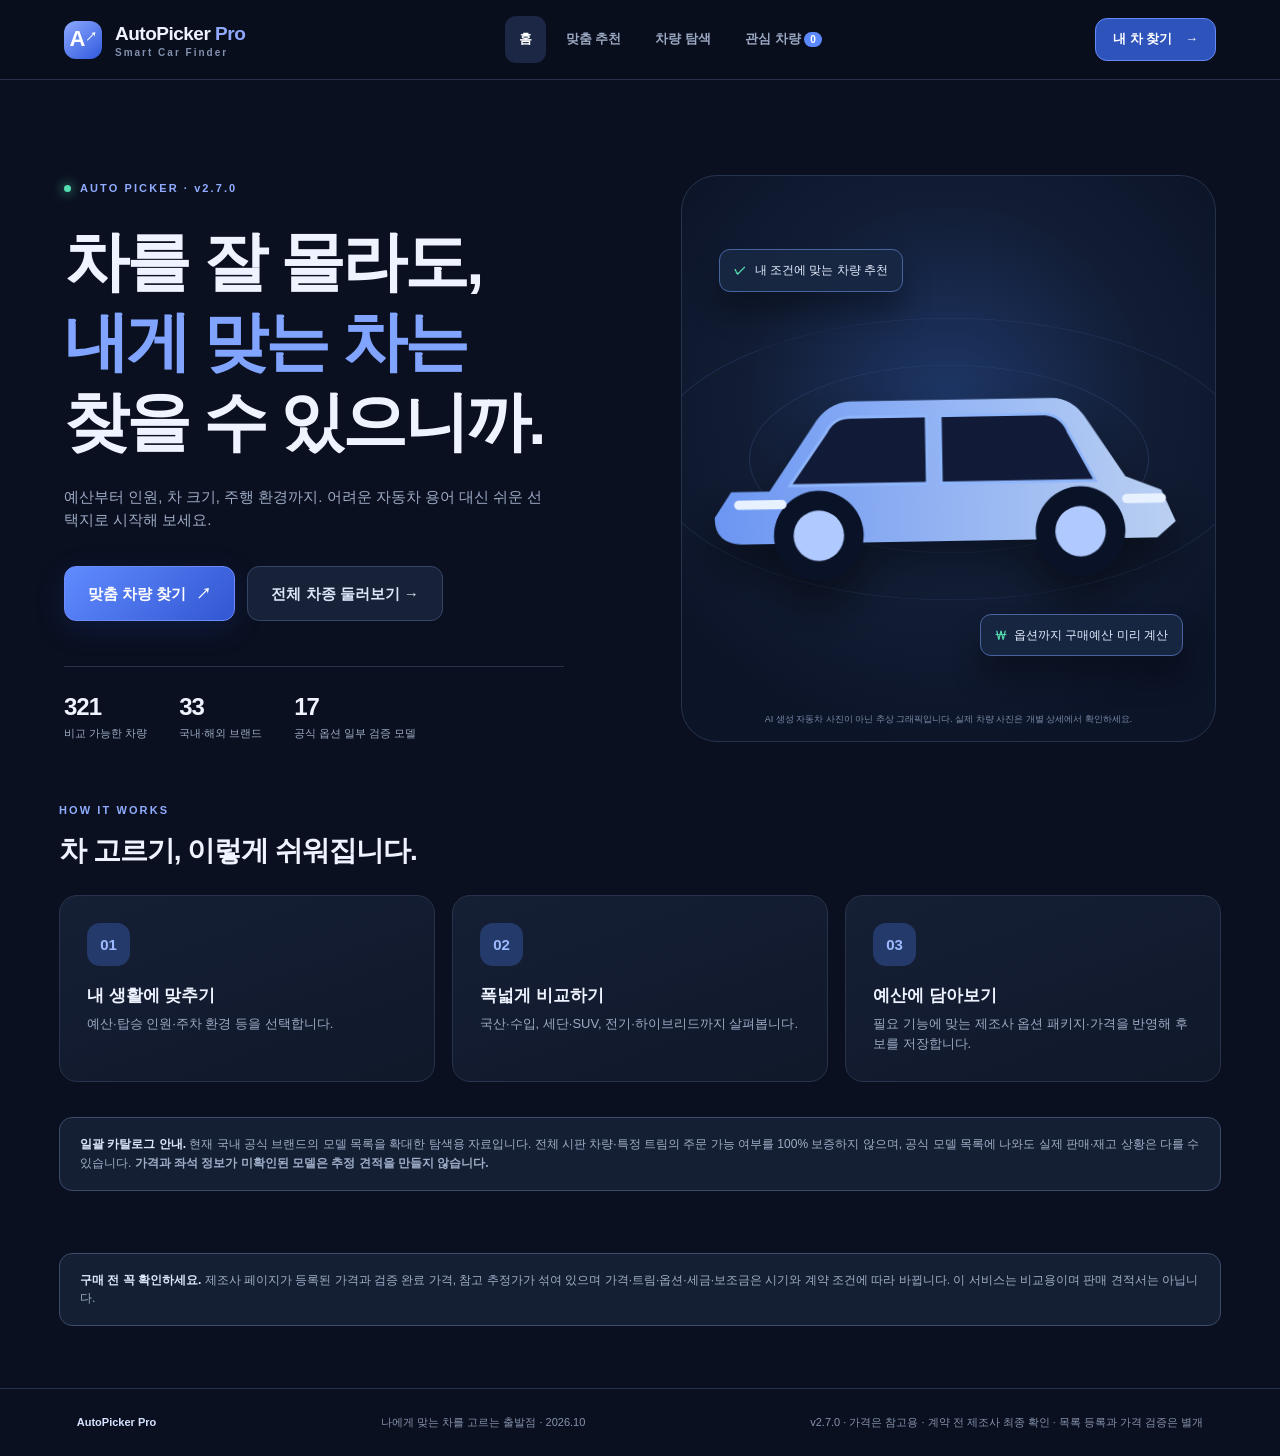
==== commit 1acf6cd4: "Add files via upload" ====
--- a/index.html
+++ b/index.html
@@ -18,9 +18,9 @@
 <main>
 <section id="homeView" class="view" aria-label="서비스 소개">
  <div class="hero">
-  <div class="hero-copy"><span class="eyebrow"><span class="dot"></span> AUTO PICKER · v2.6.0</span><h1>차를 잘 몰라도,<br><em>내게 맞는 차는</em><br>찾을 수 있으니까.</h1><p>예산부터 인원, 차 크기, 주행 환경까지. 어려운 자동차 용어 대신 쉬운 선택지로 시작해 보세요.</p>
+  <div class="hero-copy"><span class="eyebrow"><span class="dot"></span> AUTO PICKER · v2.7.0</span><h1>차를 잘 몰라도,<br><em>내게 맞는 차는</em><br>찾을 수 있으니까.</h1><p>예산부터 인원, 차 크기, 주행 환경까지. 어려운 자동차 용어 대신 쉬운 선택지로 시작해 보세요.</p>
    <div class="hero-actions"><button class="primary big" data-view="profile">맞춤 차량 찾기 <span>↗</span></button><button class="secondary big" data-view="browse">전체 차종 둘러보기 →</button></div>
-   <div class="hero-stats"><div><strong id="totalCars">—</strong><span>비교 가능한 차량</span></div><div><strong id="totalBrands">—</strong><span>국내·해외 브랜드</span></div><div><strong>3단계</strong><span>추천 · 비교 · 견적</span></div></div>
+   <div class="hero-stats"><div><strong id="totalCars">—</strong><span>비교 가능한 차량</span></div><div><strong id="totalBrands">—</strong><span>국내·해외 브랜드</span></div><div><strong id="verifiedCount">—</strong><span>공식 옵션 일부 검증 모델</span></div></div>
   </div>
   <div class="hero-side"><div class="orbit o1"></div><div class="orbit o2"></div><div class="hero-car-shape" aria-hidden="true"><svg viewBox="0 0 570 280" width="100%"><defs><linearGradient id="shade" x1="0" x2="1"><stop stop-color="#719eff"/><stop offset="1" stop-color="#c5dcff"/></linearGradient></defs><path d="M52 175h41l48-70q15-24 40-25h215q23 0 38 24l40 61 38 15 15 34-20 17H62q-29-2-28-29z" fill="url(#shade)" opacity=".94"/><path d="M155 112q8-15 26-15h81v72H115zM277 97h112q18 2 25 20l28 52H277z" fill="#111a37" stroke="#8fb6fb" stroke-width="3"/><ellipse cx="145" cy="223" rx="48" ry="48" fill="#0a1228"/><ellipse cx="425" cy="223" rx="48" ry="48" fill="#0a1228"/><ellipse cx="145" cy="223" rx="27" ry="27" fill="#b0caff"/><ellipse cx="425" cy="223" rx="27" ry="27" fill="#b0caff"/><path d="M60 189h46M475 189h37" stroke="#e8f1ff" stroke-width="10" stroke-linecap="round"/></svg></div>
    <div class="float-note note-top"><span>✓</span> 내 조건에 맞는 차량 추천</div><div class="float-note note-bottom"><span>₩</span> 옵션까지 구매예산 미리 계산</div>
@@ -28,7 +28,7 @@
  </div>
  <div class="quickheading"><div><span class="eyebrow">HOW IT WORKS</span><h2>차 고르기, 이렇게 쉬워집니다.</h2></div></div>
  <div class="stepsgrid"><article><div class="stepicon">01</div><h3>내 생활에 맞추기</h3><p>예산·탑승 인원·주차 환경 등을 선택합니다.</p></article><article><div class="stepicon">02</div><h3>폭넓게 비교하기</h3><p>국산·수입, 세단·SUV, 전기·하이브리드까지 살펴봅니다.</p></article><article><div class="stepicon">03</div><h3>예산에 담아보기</h3><p>필요 기능에 맞는 제조사 옵션 패키지·가격을 반영해 후보를 저장합니다.</p></article></div>
- <div class="notice"><strong>구매 전 꼭 확인하세요.</strong> 제조사 페이지가 등록된 가격과 검증 완료 가격, 참고 추정가가 섞여 있으며 가격·트림·옵션·세금·보조금은 시기와 계약 조건에 따라 바뀝니다. 이 서비스는 비교용이며 판매 견적서는 아닙니다.</div>
+ <div class="notice"><strong>일괄 카탈로그 안내.</strong> 현재 국내 공식 브랜드의 모델 목록을 확대한 탐색용 자료입니다. 전체 시판 차량·특정 트림의 주문 가능 여부를 100% 보증하지 않으며, 공식 모델 목록에 나와도 실제 판매·재고 상황은 다를 수 있습니다. <b>가격과 좌석 정보가 미확인된 모델은 추정 견적을 만들지 않습니다.</b></div><div class="notice"><strong>구매 전 꼭 확인하세요.</strong> 제조사 페이지가 등록된 가격과 검증 완료 가격, 참고 추정가가 섞여 있으며 가격·트림·옵션·세금·보조금은 시기와 계약 조건에 따라 바뀝니다. 이 서비스는 비교용이며 판매 견적서는 아닙니다.</div>
 </section>
 <section id="profileView" class="view hidden" aria-label="차량 구매 기본 조건 입력">
  <div class="sectionwrap narrow"><div class="sectionhead"><span class="eyebrow">STEP 0 · 기본 조건 먼저</span><h1>어떤 차가 필요하세요?</h1><p>기본 정보와 꼭 필요한 기능을 선택하면 질문이 줄어들고, 조건에 맞는 <b>트림·추가 옵션·총구매예산</b>까지 찾아드립니다.</p></div>
@@ -46,13 +46,13 @@
 </section>
 <section id="wizardView" class="view hidden" aria-label="맞춤 차량 추천 설문"><div class="sectionwrap narrow"><div class="sectionhead"><span class="eyebrow">PERSONALIZED CAR FINDER</span><h1>나에게 맞는 차 찾기</h1><p>입력한 예산·탑승 인원·필수 옵션을 바탕으로 필요한 질문만 표시합니다. 모르는 항목은 '상관없음'을 고르면 됩니다.</p></div><div class="wizard-progress"><div class="progress-head"><span id="stepLabel">STEP 01</span><span id="progressLabel">1 / 9</span></div><div class="progress-track"><div id="progressFill"></div></div></div><div id="wizardCard" class="wizard-card"></div><div class="wizard-footer"><button id="prevStep" class="secondary">← 이전</button><button id="nextStep" class="primary">다음 →</button></div></div></section>
 <section id="browseView" class="view hidden"><div class="sectionwrap"><div class="sectionhead"><span class="eyebrow" id="browseEyebrow">EXPLORE THE MARKET</span><h1 id="browseTitle">전체 차량 탐색</h1><p id="browseDesc">브랜드·예산·차종을 직접 선택해 차량을 비교하세요.</p></div>
-<div id="criteriaSummary" class="criteria-summary hidden"></div><div id="matchSummary" class="match-summary hidden" aria-live="polite"></div><div class="toolbar"><label class="searchwrap"><span>⌕</span><input id="search" type="search" placeholder="예: 쏘렌토, BMW, 전기 SUV" aria-label="차량 검색"></label><label>브랜드<select id="brandFilter"><option value="any">전체 브랜드</option></select></label><label>구분<select id="originFilter"><option value="any">국산 + 수입</option><option value="국산">국산</option><option value="수입">수입</option></select></label><label>차체<select id="bodyFilter"><option value="any">전체 차체</option><option>경차</option><option>세단</option><option>SUV</option><option>MPV</option></select></label><label>동력<select id="powerFilter"><option value="any">전체 동력</option><option value="GAS">가솔린</option><option value="HEV">하이브리드</option><option value="EV">전기차</option></select></label><label>차 크기<select id="sizeFilter"><option value="0">전체 크기</option><option value="1">경형</option><option value="2">소형급</option><option value="3">중형급</option><option value="4">대형급</option></select></label><label>기본가 상한<select id="priceFilter"><option value="0">가격 제한 없음</option><option value="2000">2,000만 원</option><option value="3000">3,000만 원</option><option value="4000">4,000만 원</option><option value="5000">5,000만 원</option><option value="7000">7,000만 원</option><option value="10000">1억 원</option><option value="15000">1억 5천만 원</option></select></label></div>
-<div class="result-toolbar"><span id="resultCount">차량 불러오는 중</span><label>정렬 <select id="sortSelect"><option value="recommended">추천 순</option><option value="priceAsc">낮은 가격 순</option><option value="priceDesc">높은 가격 순</option><option value="name">이름 순</option></select></label></div><div class="vehicle-grid" id="carGrid"></div><div class="center"><button id="moreBtn" class="secondary hidden">더 보기 ↓</button></div><div class="notice slim">가격은 기본 트림·대표 사양 기준입니다. 연식·친환경차 세제혜택·수입 시점에 따라 상이합니다. <b>‘참고 추정’ 또는 ‘공식 출처 등록’ 표시는 이번 패치에서 최신 가격표를 다시 검증하지 않은 차종</b>입니다.</div></div></section>
+<div id="criteriaSummary" class="criteria-summary hidden"></div><div id="matchSummary" class="match-summary hidden" aria-live="polite"></div><div class="toolbar"><label class="searchwrap"><span>⌕</span><input id="search" type="search" placeholder="예: 쏘렌토, BMW, 전기 SUV" aria-label="차량 검색"></label><label>브랜드<select id="brandFilter"><option value="any">전체 브랜드</option></select></label><label>구분<select id="originFilter"><option value="any">국산 + 수입</option><option value="국산">국산</option><option value="수입">수입</option></select></label><label>차체<select id="bodyFilter"><option value="any">전체 차체</option><option>경차</option><option>세단</option><option>SUV</option><option>MPV</option><option>픽업</option><option>쿠페</option><option>해치백</option><option>왜건</option><option>컨버터블</option><option>상용</option></select></label><label>동력<select id="powerFilter"><option value="any">전체 동력</option><option value="GAS">가솔린</option><option value="HEV">하이브리드</option><option value="EV">전기차</option><option value="PHEV">플러그인 하이브리드</option><option value="DIESEL">디젤</option><option value="FCEV">수소전기차</option></select></label><label>차 크기<select id="sizeFilter"><option value="0">전체 크기</option><option value="1">경형</option><option value="2">소형급</option><option value="3">중형급</option><option value="4">대형급</option></select></label><label>데이터 검증<select id="verificationFilter"><option value="any">전체 상태</option><option value="packages">공식 트림·옵션 일부 검증</option><option value="priced">가격 등록</option><option value="unpriced">가격 미확인</option></select></label><label>기본가 상한<select id="priceFilter"><option value="0">가격 제한 없음</option><option value="2000">2,000만 원</option><option value="3000">3,000만 원</option><option value="4000">4,000만 원</option><option value="5000">5,000만 원</option><option value="7000">7,000만 원</option><option value="10000">1억 원</option><option value="15000">1억 5천만 원</option></select></label></div>
+<div class="catalog-tools"><span>공식 목록 기반 · 2026.10.08 스냅샷 · 최종 판매 여부 별도 확인</span><button id="catalogExport" class="secondary" type="button">전체 모델·출처 CSV ↓</button></div><div class="result-toolbar"><span id="resultCount">차량 불러오는 중</span><label>정렬 <select id="sortSelect"><option value="recommended">추천 순</option><option value="priceAsc">낮은 가격 순</option><option value="priceDesc">높은 가격 순</option><option value="name">이름 순</option></select></label></div><div class="vehicle-grid" id="carGrid"></div><div class="center"><button id="moreBtn" class="secondary hidden">더 보기 ↓</button></div><div class="notice slim">가격은 기본 트림·대표 사양 기준입니다. 연식·친환경차 세제혜택·수입 시점에 따라 상이합니다. <b>‘참고 추정’ 또는 ‘공식 출처 등록’ 표시는 이번 패치에서 최신 가격표를 다시 검증하지 않은 차종</b>입니다.</div></div></section>
 <section id="shortlistView" class="view hidden"><div class="sectionwrap"><div class="sectionhead"><span class="eyebrow">YOUR SHORTLIST</span><h1>내 최종 후보</h1><p>마음에 드는 차량과 계산한 예산을 저장하고 최대 4대를 나란히 비교하세요.</p></div><div class="compare-actions"><button id="compareBtn" class="primary">선택한 차량 비교하기</button><button id="exportBtn" class="secondary">저장 목록 내보내기 ↗</button><button id="clearBtn" class="ghost">목록 비우기</button></div><div class="vehicle-grid" id="shortlistGrid"></div><div id="compareOutput"></div></div></section>
 </main>
-<footer><span class="footerlogo">AutoPicker Pro</span> <span>나에게 맞는 차를 고르는 출발점 · 2026.10</span><span>v2.6.0 · 가격은 참고용 · 계약 전 제조사 최종 확인</span></footer>
+<footer><span class="footerlogo">AutoPicker Pro</span> <span>나에게 맞는 차를 고르는 출발점 · 2026.10</span><span>v2.7.0 · 가격은 참고용 · 계약 전 제조사 최종 확인 · 목록 등록과 가격 검증은 별개</span></footer>
 </div>
 <div id="modal" class="modal hidden" role="dialog" aria-modal="true" aria-label="차량 상세와 구매 예산" tabindex="-1"><div class="modal-overlay" data-close="modal"></div><div class="modal-panel"><button id="modalClose" class="modal-close" aria-label="닫기">✕</button><div id="modalContent"></div></div></div>
 <div id="toast" role="status" aria-live="polite" class="toast hidden"></div>
 <script src="data.js"></script><script src="core.js"></script><script src="catalog-verified.js"></script><script src="feature-fit.js"></script><script src="app.js"></script>
-</body></html>+</body></html>
--- a/styles.css
+++ b/styles.css
@@ -15,3 +15,5 @@
 /* v2.3.0 — verified package-price breakdown */
 .package-summary{display:flex;flex-wrap:wrap;gap:6px 12px;margin-top:5px;padding-top:7px;border-top:1px solid #37536f;color:#c8dcfb;font-size:11px}.package-status{font-size:12px;line-height:1.55;background:#192d4a;border:1px solid #456c99;border-radius:10px;padding:12px;color:#d0e7ff;margin-bottom:9px}.package-subtotal{margin-top:7px;padding-top:12px;border-top:1px solid #5d7299}.package-subtotal strong{color:#a0eccc}.feature-availability,.feature-missing{display:block;font-size:10px;color:#a9e5c5}.feature-missing{color:#ffbf9c}.realopt:has(input:disabled){opacity:1;background:#172f46;border-color:#4a7491}.realopt em{font-style:normal;color:#a1f4c8}.auto-trim-note{border-color:#4c7caa}
 
+/* v2.7.0 market-catalog */
+.catalog-tools{display:flex;justify-content:space-between;align-items:center;gap:10px;flex-wrap:wrap;padding:10px 0;color:#9bafcc;font-size:12px}.catalog-tools .secondary{min-height:36px}.unknown-price{font-size:19px;color:#fbbf83}.source-badge{max-width:100%;overflow-wrap:anywhere}@media(max-width:600px){.catalog-tools{align-items:flex-start;flex-direction:column}.catalog-tools button{width:100%}}
